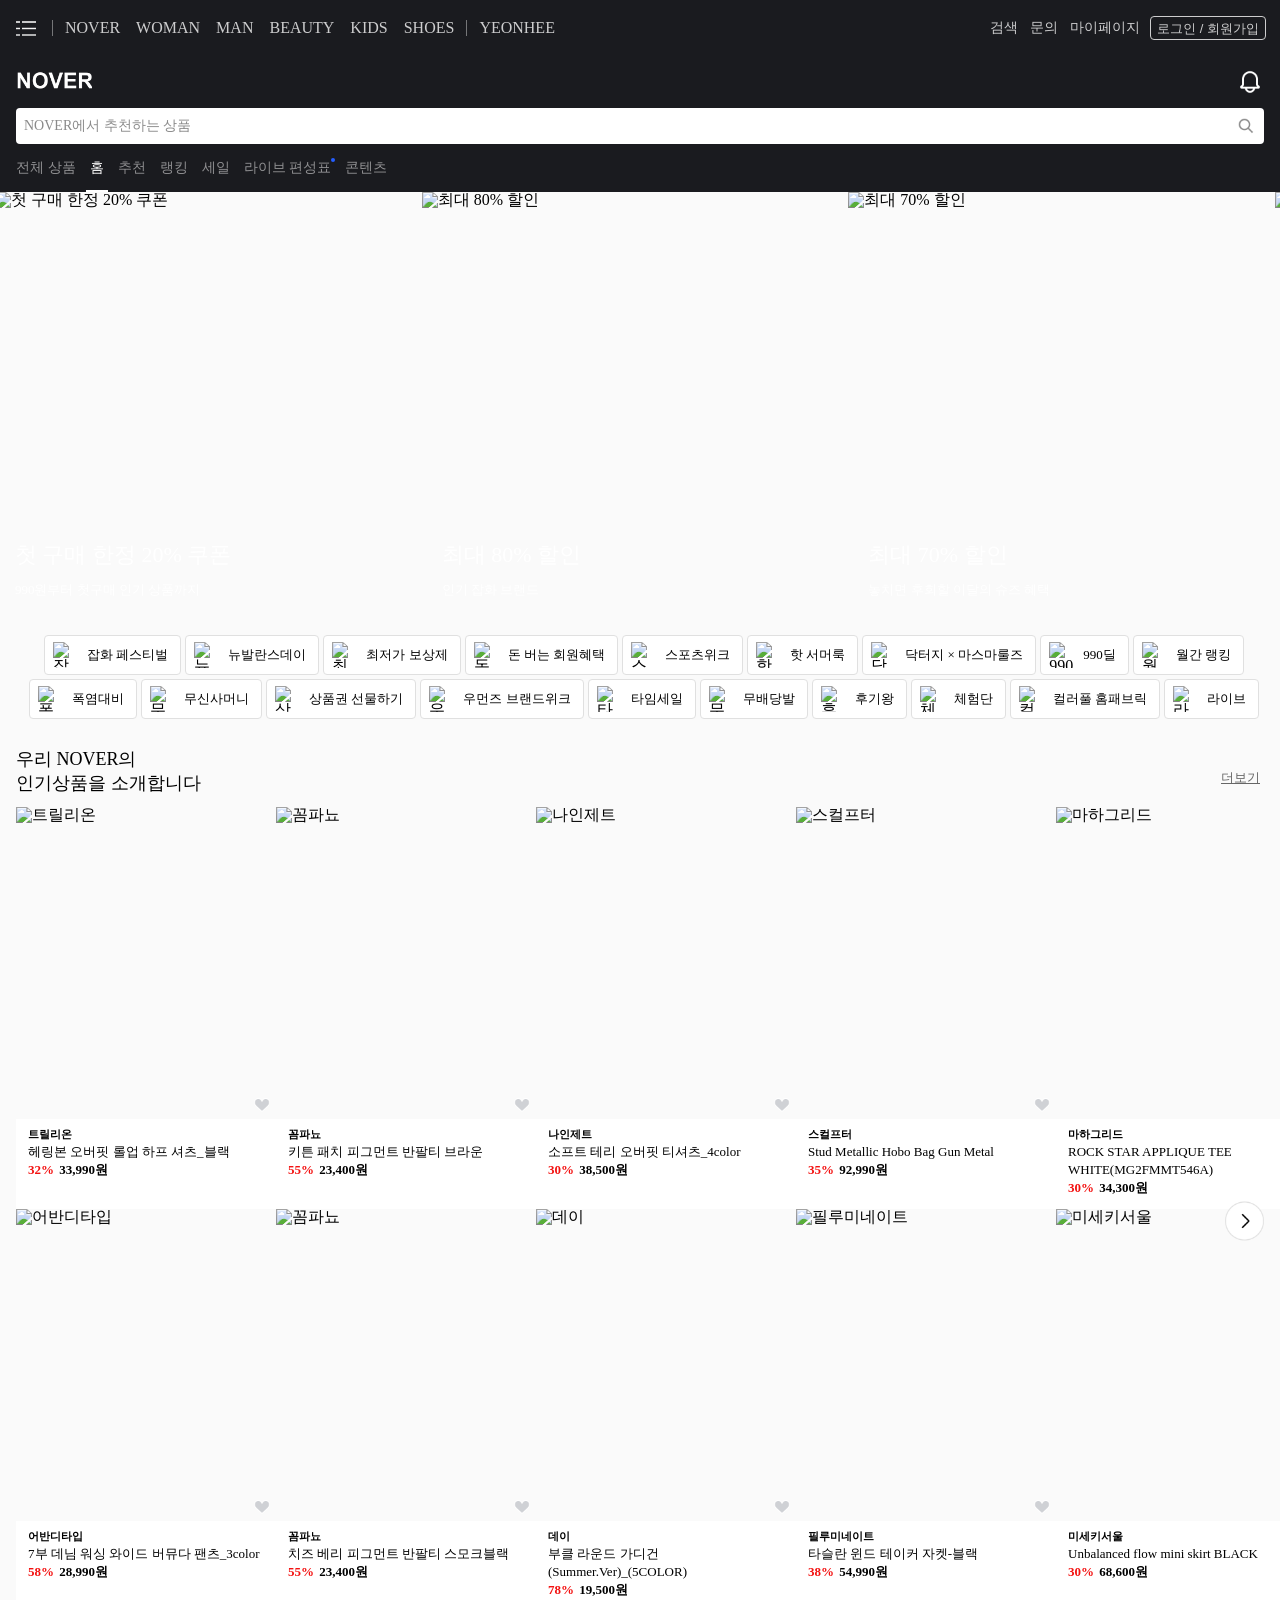
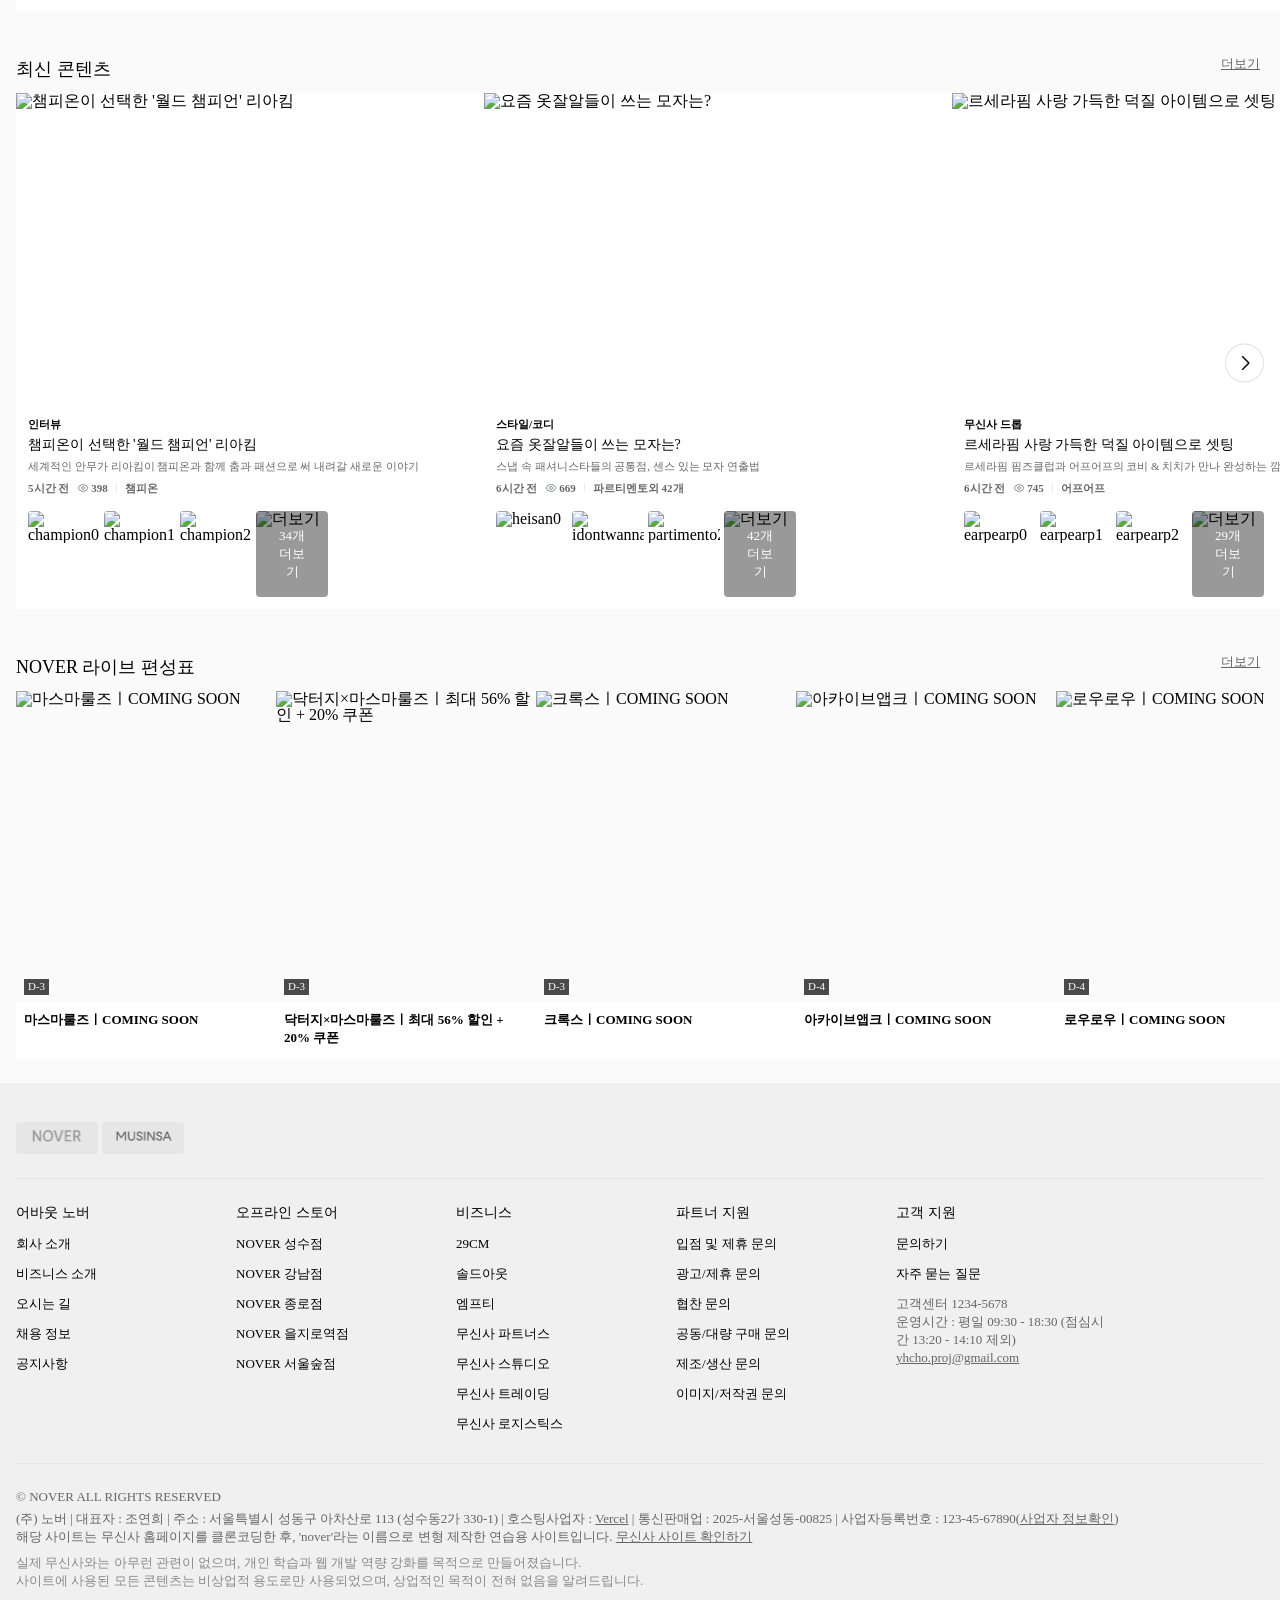
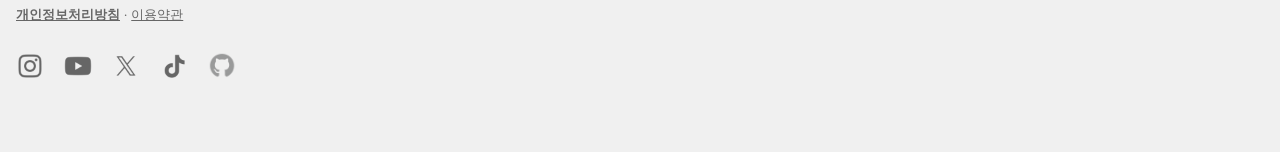
==== index.html @ 0e142835 "[Add] 깃 전체" ====
<!DOCTYPE html>
<html lang="ko">
  <head>
    <meta charset="UTF-8" />
    <meta
      name="viewport"
      content="width=device-width, initial-scale=1.0"
      maximum-scale="1.0,"
      user-scalable="no"
    />
    <title>NOVER</title>
    <script
      src="https://code.jquery.com/jquery-3.7.1.min.js"
      integrity="sha256-/JqT3SQfawRcv/BIHPThkBvs0OEvtFFmqPF/lYI/Cxo="
      crossorigin="anonymous"
    ></script>
    <link rel="stylesheet" href="./css/reset.css" />
    <link rel="stylesheet" href="./css/global.css" />
    <link rel="stylesheet" href="./css/header.css" />
    <link rel="stylesheet" href="./css/footer.css" />
    <link rel="stylesheet" href="./css/index.css" />
    <link rel="icon" type="image/png" href="./image/logo/favicon.png" />
  </head>
  <body>
    <div class="main-container">
      <div class="main-inner-container">
        <!-- *** header *** -->
        <div data-include-path="./pages/header.html"></div>

        <div class="main-inner-bg">
          <!-- ** banner ** -->
          <div class="main-banner-wrap">
            <!-- 베너 영역 -->
            <div class="banner-list" id="bannerList"></div>
            <!-- carousel -->
            <button
              type="button"
              class="carousel-prev"
              id="bannerPrev"
            ></button>
            <button
              type="button"
              class="carousel-next"
              id="bannerNext"
            ></button>
          </div>

          <!-- 카테고리(모양) -->
          <div class="category-wrap">
            <ul class="category-list" id="cateResult">
              <!-- 카테고리 내용 들어 갈 부분 : js에서 확인 가능 -->
            </ul>
          </div>

          <!-- ** products ** -->
          <div class="products-wrap">
            <div class="list-top-tit">
              <p class="list-title">
                우리 NOVER의<br />
                인기상품을 소개합니다
              </p>
              <button type="button" class="list-more-btn">
                <a href="/pages/product-list.html">더보기</a>
              </button>
            </div>
            <div class="carouselarea-wrap" id="pdListWrap">
              <div class="product-scroll" id="pdList">
                <div class="product-list" id="pdResult">
                  <!-- 상품 내용 들어올 영역 -->
                </div>
              </div>
              <!-- carousel -->
              <button type="button" class="carousel-prev" id="pdPrev"></button>
              <button type="button" class="carousel-next" id="pdNext"></button>
            </div>
          </div>

          <!-- ** contents ** -->
          <div class="content-wrap">
            <div class="list-top-tit">
              <p class="list-title">최신 콘텐츠</p>
              <button type="button" class="list-more-btn">
                <a href="pages/content-list.html">더보기</a>
              </button>
            </div>
            <div class="carouselarea-wrap" id="contListWrap">
              <div class="content-scroll" id="contList">
                <div class="content-list" id="contResult">
                  <!-- 콘텐츠 내용 들어올 영역 -->
                </div>
              </div>
              <!-- carousel -->
              <button
                type="button"
                class="carousel-prev"
                id="contentPrev"
              ></button>
              <button
                type="button"
                class="carousel-next"
                id="contentNext"
              ></button>
            </div>
          </div>

          <!-- ** schedule ** -->
          <div class="schedule-wrap">
            <div class="list-top-tit">
              <p class="list-title">NOVER 라이브 편성표</p>
              <button type="button" class="list-more-btn">
                <a href="pages/content-list.html">더보기</a>
              </button>
            </div>
            <div class="carouselarea-wrap" id="scheduleListWrap">
              <div class="schedule-scroll" id="scheduleList">
                <div class="schedule-list" id="scheduleResult">
                  <!-- 편성표 내용 들어올 영역 -->
                </div>
              </div>
              <!-- carousel -->
              <button
                type="button"
                class="carousel-prev"
                id="schedulePrev"
              ></button>
              <button
                type="button"
                class="carousel-next"
                id="scheduleNext"
              ></button>
            </div>
          </div>
        </div>
        <!-- ** footer ** -->
        <div data-include-path="./pages/footer.html"></div>
      </div>

      <button type="button" class="fab-btn" id="scrollTopBtn">
        <img src="./image/top-scroll.png" alt="" />
      </button>
    </div>
    <script src="./js/script.js"></script>
    <script src="./js/index.js"></script>
    <script src="./js/header.js"></script>
    <script src="./js/footer.js"></script>
  </body>
</html>
---- css/global.css ----
/* 모달 전체 배경 */
.modal {
  display: none; /* 기본은 숨김 */
  position: fixed;
  top: 0;
  left: 0;
  width: 100%;
  height: 100%;
  background-color: rgba(0, 0, 0, 0.5); /* 반투명 배경 */
  overflow: auto;
  z-index: 9999;
}
.modal .modal-box-wrap {
  display: flex;
  align-items: center;
  justify-content: center;
  height: 100%;
}
/* 모달 박스 */
.modal .modal-box-wrap .modal-box {
  background-color: #fff;
  margin: 10% auto;
  padding: 24px 16px;
  border-radius: 8px;
  width: 90%;
  max-width: 400px;
  max-height: 80vh;
  overflow: hidden;
  box-shadow: 0 4px 12px rgba(0, 0, 0, 0.3);
  position: relative;
}
.modal .modal-header {
  display: flex;
  justify-content: space-between;
  align-items: center;
  margin-bottom: 30px;
}
.modal .modal-header h2 {
  font-size: 20px;
  line-height: 24px;
  font-weight: 500;
  color: #000;
}
.modal .modal-cont {
  max-height: 570px;
  overflow-y: auto;
}
.modal .modal-cont p {
  font-size: 14px;
  line-height: 20px;
  font-weight: 400;
  color: #333;
}

/* 닫기 버튼 */
.modal .close-btn {
  font-size: 24px;
  font-weight: bold;
  color: #333;
  cursor: pointer;
}
---- css/header.css ----
/* ---------- 상단 헤더 - 메뉴 + 로그인/회원가입 ---------- */
.top-header {
  position: sticky;
  top: 0;
  left: 0;
  z-index: 999;
  min-width: 1000px;
  width: 100%;
  max-width: 1440px;
  min-height: 56px;
  height: 56px;
  background-color: #1a1b1f; /* NOTE #304391*/
  display: flex;
  justify-content: space-between;
  align-items: center;
  padding: 0 10px 0 4px;
}
/* 메뉴 공통 */
.top-menu {
  width: 100%;
}
.menu-flex {
  height: 100%;
  display: flex;
  align-items: center;
}
.out-menu {
  width: 100%;
  height: 100%;
  display: flex;
  align-items: center;
}
.outbar::before,
.outbar::after {
  content: "";
  display: block;
  width: 1px;
  height: 16px;
  margin: 0 4px;
  background-color: #fff6;
}
.out-menu li {
  padding: 0 8px;
}
.out-menu a,
.snap-menu a {
  font-size: 16px;
  line-height: 22px;
  font-weight: 500;
  color: #cdcdce;
}
/* 왼쪽 메뉴 */
.menu-detail-btn {
  min-width: 28px;
  width: 28px;
  height: 28px;
  background: url(../image/menu.png) no-repeat center / 100%;
  margin: 0 8px;
  /* cursor: pointer; */
}
.snap-menu {
  padding: 0 8px;
  font-size: 16px;
  line-height: 22px;
  font-weight: 500;
  color: #cdcdce;
}
/* 오른쪽 메뉴 */
.right-menu .out-menu li {
  padding: 0 6px;
}
.right-menu .out-menu a {
  font-size: 14px;
  line-height: 20px;
  font-weight: 500;
}
/* 로그인/회원가입 버튼 */
.h-login-btn {
  display: flex;
  align-items: center;
  justify-content: center;
  min-width: fit-content;
  height: 24px;
  /* background-color: #1a1b1f; */
  background-color: transparent;
  border: 1px solid #cdcdce; /* NOTE #acbce1 */
  border-radius: 4px;
  padding: 3px 6px;
  margin: 0 4px;
  font-size: 13px;
  line-height: 18px;
  font-weight: 500;
  text-align: center;
  color: #cdcdce;
}

.h-login-btn a {
  font-size: 13px;
  line-height: 18px;
  font-weight: 500;
  text-align: center;
  color: #cdcdce;
}

/* ---------- 중간 헤더 - 로고, 알람버튼 ---------- */
.middle-header {
  min-width: 1000px;
  width: 100%;
  display: flex;
  justify-content: space-between;
  background-color: #1a1b1f;
  padding: 12px 16px;
  z-index: 100;
}
.middle-header .logo {
  height: 27px;
  cursor: pointer;
}
.middle-header .logo img {
  height: 27px;
  object-fit: cover;
}
.alarm {
  width: 28px;
  height: 28px;
  background: url(../image/alarm.png) no-repeat center/100%;
}

/* ---------- 검색바 영역 ---------- */
.search-header {
  min-width: 1000px;
  width: 100%;
  background-color: #1a1b1f;
  padding: 0px 16px;
}

.search-header .searchbar {
  position: relative;
  display: flex;
  align-items: center;
  width: 100%;
  height: 36px;
  background-color: #fff;
  border-radius: 4px;
  overflow: hidden;
  font-size: 14px;
  line-height: 20px;
  font-weight: 400;
  color: #8a8a8a;
  padding: 0 8px;
  cursor: pointer;
}

.search-header .searchbar::after {
  content: "";
  width: 20px;
  height: 20px;
  background: url(../image/search-icon.png) no-repeat center/100%;
  position: absolute;
  top: 50%;
  right: 8px;
  transform: translateY(-50%);
}

/* ---------- 하단 헤더 - 세그먼트 ---------- */
.segment-header {
  position: sticky;
  top: 55px;
  left: 0;
  z-index: 998;
  min-width: 1000px;
  height: 48px;
  background-color: #1a1b1f;
  padding: 6px 12px;
}
.segment-header .segment-wrap {
  display: flex;
  align-items: center;
  gap: 6px;
  height: 100%;
}
.segment-header .segment-wrap .segment-item {
  position: relative;
}
/* 선택된 값 하단 표시 */

.segment-header .segment-wrap .segment-item.active a {
  color: #fff;
}
.segment-header .segment-wrap .segment-item.active::before {
  content: "";
  width: 100%;
  height: 2px;
  position: absolute;
  top: calc(100% + 12px);
  left: 0px;
  background-color: #fff;
}

/* 새로운 내용 업데이트 시 표시되는 뱃지 */
.segment-header .segment-wrap .segment-item.newbadge::after {
  content: "";
  position: absolute;
  top: 0px;
  right: 0px;
  display: block;
  width: 4px;
  height: 4px;
  border-radius: 4px;
  background-color: #245eff; /* NOTE #ff2438 */
}
.segment-header .segment-wrap .segment-item a {
  font-size: 14px;
  line-height: 20px;
  font-weight: 400;
  color: #909092;
  padding: 8px 4px;
}
---- css/footer.css ----
.footer {
  width: 100%;
  background-color: #f0f0f0;
  padding: 15px 0 72px;
}

/* 상단 네비게이션 */
.top-footer {
  border-bottom: 1px solid rgba(138, 138, 138, 0.1);
  margin: 0 16px;
}
.top-footer .fnav-list {
  display: flex;
  gap: 4px;
  padding: 24px 0;
}
.top-footer .fnav-list .fnav-item {
  display: flex;
  align-items: center;
  justify-content: center;
  width: 82px;
  height: 32px;
  background-color: #8a8a8a1a;
  border-radius: 4px;
}
.top-footer .fnav-list .fnav-item img {
  width: 70px;
  height: 32px;
  object-fit: cover;
}

/* 메뉴 리스트 */
.footer-menu {
  display: flex;
  align-items: flex-start;
  padding: 18px 0 24px;
  margin: 0 16px;
  border-bottom: 1px solid rgba(138, 138, 138, 0.1);
}
.fmenu-list {
  width: 220px;
}
.fmenu-list .fmenu-tit {
  width: 100%;
  padding: 6px 0;
  font-size: 14px;
  font-weight: 500;
  line-height: 20px;
}
.fmenu-list li {
  padding: 6px 0;
  font-size: 13px;
  font-weight: 400;
  line-height: 18px;
}
.fmenu-info {
  font-size: 13px;
  line-height: 18px;
  color: #666;
  padding: 6px 0;
  /* white-space: pre-line; */
}
.fmenu-info a {
  text-decoration: underline;
}

/* copyright */
.footer-copyright {
  padding: 0 16px;
  margin-top: 24px;
  color: #666;
  font-size: 13px;
  line-height: 18px;
}
.footer-copyright .copyright {
  color: #666;
  font-size: 13px;
  line-height: 18px;
  padding-bottom: 4px;
}
.footer-copyright .cominfo,
.footer-copyright .f-txt,
.footer-copyright .f-notice {
  color: #666;
  font-size: 13px;
  line-height: 18px;
}
.footer-copyright .cominfo a,
.footer-copyright .f-txt a {
  text-decoration: underline;
}
.footer-copyright .f-txt {
  padding-bottom: 4px;
}
.footer-copyright .f-notice {
  color: #8a8a8a;
  padding: 4px 0;
}
.footer-copyright .f-link-wrap,
.f-certi-wrap .f-certi {
  display: flex;
  align-items: center;
  flex-wrap: wrap;
  gap: 4px;
  padding: 12px 0 8px;
}
.footer-copyright .f-link-wrap a,
.f-certi-wrap .f-certi a {
  font-size: 13px;
  line-height: 18px;
  font-weight: 400;
  color: #666;
  text-decoration: underline;
}
.footer-copyright .f-link-wrap a:first-child {
  font-weight: 600;
}

/* certification */
.f-certi-wrap {
  padding-top: 8px;
}
.f-certi-wrap .f-certi {
  padding: 0 0 12px 0;
}
.f-isms {
  display: flex;
  align-items: center;
  padding: 4px 0;
  cursor: pointer;
}
.f-isms img {
  width: 28px;
  height: 28px;
  margin-right: 8px;
}
.f-isms p {
  font-size: 13px;
  line-height: 18px;
  text-decoration: underline;
}

/* sns */
.footer-sns {
  display: flex;
  gap: 20px;
  margin-top: 20px;
}
.footer-sns a,
.footer-sns img {
  width: 28px;
  height: 28px;
}
---- css/index.css ----
.main-container {
  width: 100%;
}

.main-inner-container {
  width: 100%;
  /* min-width: 743px; */
  min-width: 1000px;
  max-width: 1440px;
  background-color: #1a1b1f;
  margin: 0 auto;
}
.main-inner-bg {
  width: 100%;
  background-color: #fafafa;
}

/* carousel */
.carouselarea-wrap {
  position: relative;
}
.carousel-prev {
  display: none;
  position: absolute;
  top: 50%;
  left: 16px;
  transform: translateY(-50%);
  width: 39px;
  height: 39px;
  background: url(../image/banner-prev.png) no-repeat center/100%;
  cursor: pointer;
}
.carousel-next {
  display: none;
  position: absolute;
  top: 50%;
  right: 16px;
  transform: translateY(-50%);
  width: 39px;
  height: 39px;
  background: url(../image/banner-next.png) no-repeat center/100%;
  cursor: pointer;
}

/* 메인 배너 */
.main-banner-wrap {
  position: relative;
  width: calc(100vw - (100vw - 100%));
  overflow: hidden;
}
.main-banner-wrap:hover .carousel-prev,
.main-banner-wrap:hover .carousel-next {
  display: block;
}
.banner-list {
  display: flex;
  align-items: center;
  width: 100%;
  position: relative;
}
.banner-list .banner-item {
  position: relative;
  min-width: 33.3333%;
  width: 480px;
  max-width: 33.3333%;
  aspect-ratio: 1/1;
  overflow: hidden;
  /* cursor: pointer; */
}
.banner-list .banner-item img {
  width: 480px;
  max-width: 100%;
  object-fit: cover;
}
/* 배너 텍스트 영역 */
.banner-list .banner-item .banner-txt {
  position: absolute;
  bottom: 20px;
  left: 20px;
}
.banner-list .banner-item .banner-txt .banner-tit {
  font-size: 22px;
  line-height: 28px;
  font-weight: 500;
  color: #fff;
}
.banner-list .banner-item .banner-txt .banner-cont {
  font-size: 13px;
  line-height: 18px;
  font-weight: 500;
  color: #fff;
  margin-top: 12px;
  overflow-x: hidden;
}

/* 카테고리 영역 */
.category-wrap {
  padding: 16px 16px 16px 24px;
}
.category-wrap .category-list {
  display: flex;
  justify-content: center;
  align-items: center;
  flex-wrap: wrap;
  gap: 4px;
}
.category-wrap .category-list .category-item {
  display: flex;
  justify-content: center;
  align-items: center;
  min-width: fit-content;
  width: fit-content;
  background-color: #fff;
  padding: 6px 12px 6px 8px;
  border-radius: 4px;
  box-sizing: border-box;
  border: 1px solid #e0e0e0;
}
.category-wrap .category-list .category-item a {
  display: flex;
  justify-content: center;
  align-items: center;
  cursor: pointer;
}
.category-list .category-item .cate-icon {
  width: 26px;
  height: 26px;
  overflow: hidden;
}
.category-list .category-item .cate-icon img {
  width: 26px;
  height: 26px;
  object-fit: cover;
}
.category-list .category-item .cate-name {
  font-size: 13px;
  line-height: 18px;
  font-weight: 500;
  margin-left: 8px;
  margin-top: 1px;
}
.list-top-tit {
  width: 100%;
  display: flex;
  justify-content: space-between;
  align-items: flex-end;
  padding: 12px 16px;
  overflow: hidden;
}
.list-top-tit .list-title {
  font-size: 18px;
  line-height: 24px;
  font-weight: 500;
  color: #000;
}
.list-top-tit .list-more-btn {
  font-size: 13px;
  line-height: 18px;
  font-weight: 400;
  color: #666;
  background-color: transparent;
  padding: 8px 4px;
  margin-left: 40px;
  text-decoration-line: underline;
}

/* 상품 영역 */
.products-wrap {
  width: 100%;
}
.products-wrap .product-scroll {
  position: relative;
  width: 100%;
  overflow-x: scroll;
  -webkit-overflow-scrolling: touch;
  scroll-behavior: auto; /* 부드러운 스크롤 대신 즉각 반응 */

  -ms-overflow-style: none;
  scrollbar-width: none;
  padding: 0 16px 24px 16px;
}
.products-wrap .product-scroll::-webkit-scrollbar {
  display: none;
}
.products-wrap .product-list {
  min-width: 2600px;
  width: 100%;
  display: grid;
  grid-auto-flow: column;
  grid-template-rows: repeat(2, auto);
  padding-right: 16px;
}
.product-list .product-item {
  width: 260px;
  cursor: pointer;
}
/* 오른쪽 영역 체크 */
.product-list .product-item:last-child::after {
  content: "";
  position: absolute;
  top: 0;
  right: -16px;
  width: 16px;
  height: 100%;
  background-color: transparent;
}
.product-list .product-item .pd-image {
  position: relative;
  width: 100%;
  height: 312px;
  overflow: hidden;
}
.product-list .product-item .pd-image .pd-like-btn {
  width: 20px;
  height: 20px;
  background: url(../image/likebtn-off.png) no-repeat center/100%;
  position: absolute;
  right: 4px;
  bottom: 4px;
  z-index: 20;
}
.product-list .product-item .pd-image .pd-like-btn input[type="checkbox"] {
  display: none;
}
.product-list
  .product-item
  .pd-image
  .pd-like-btn:has(input[type="checkbox"]:checked) {
  background-image: url(../image/likebtn-on.png);
}
.product-list .product-item .pd-image img {
  width: 100%;
  object-fit: cover;
}
.product-list .product-item .pd-text-area {
  min-height: 90px;
  padding: 8px 12px;
  background-color: #fff;
}
.product-list .product-item .pd-text-area .pd-brand {
  font-size: 11px;
  line-height: 14px;
  font-weight: 600;
  color: #000;
  /* 한 줄 말줄임 */
  text-overflow: ellipsis;
  white-space: nowrap;
  overflow: hidden;
}
.product-list .product-item .pd-text-area .pd-tit {
  margin-top: 2px;
  font-size: 13px;
  line-height: 18px;
  font-weight: 400;
  color: #000;
  /* 여러 줄 말줄임 */
  text-overflow: ellipsis;
  overflow: hidden;
  display: -webkit-box;
  -webkit-box-orient: vertical;
  -webkit-line-clamp: 2;
}
.product-list .product-item .pd-text-area .pd-price {
  font-size: 13px;
  line-height: 18px;
  font-weight: 600;
  color: #000;
}
.product-list .product-item .pd-text-area .pd-price .discount-per {
  font-size: 13px;
  line-height: 18px;
  font-weight: 600;
  color: #f31110;
  margin-right: 2px;
}

/* 최신 콘텐츠 영역 */
.content-wrap {
  width: 100%;
}
.content-wrap .content-scroll {
  position: relative;
  width: 100%;
  overflow-x: scroll;
  -webkit-overflow-scrolling: touch;
  scroll-behavior: auto; /* 부드러운 스크롤 대신 즉각 반응 */

  -ms-overflow-style: none;
  scrollbar-width: none;
  padding: 0 16px 24px 16px;
}
content-wrap .content-scroll::-webkit-scrollbar {
  display: none;
}
.content-list {
  display: flex;
  align-items: flex-start;
}
.content-list .content-item {
  position: relative;
  width: 468px;
  height: 516px;
  background-color: #fff;
}
/* 오른쪽 영역 체크 */
.content-list .content-item:last-child::after {
  content: "";
  position: absolute;
  top: 0;
  right: -16px;
  width: 16px;
  height: 100%;
  background-color: transparent;
}
.content-list .content-item .cont-item-inner {
  cursor: pointer;
}
.content-list .content-item .con-image {
  aspect-ratio: 3 / 2;
  width: 100%;
  height: 312px;
  overflow: hidden;
}
.content-list .content-item .con-image img {
  width: 100%;
  height: 100%;
  object-fit: cover;
}
.content-list .content-item .con-text-area {
  padding: 12px 12px 8px;
  background-color: #fff;
}
.content-list .content-item .con-text-area .con-cate {
  font-size: 11px;
  line-height: 14px;
  font-weight: 600;
  color: #000;
}
.content-list .content-item .con-text-area .con-tit {
  font-size: 14px;
  line-height: 20px;
  font-weight: 500;
  color: #000;
  padding-top: 4px;
  word-break: keep-all;
}
.content-list .content-item .con-text-area .con-con {
  font-size: 11px;
  line-height: 14px;
  font-weight: 400;
  color: #666;
  padding: 4px 0 8px;
}
.con-image-list {
  display: flex;
  align-items: center;
  gap: 4px;
  background-color: #fff;
  padding: 8px 12px 12px;
}
.con-image-list .con-image-item {
  position: relative;
  width: 72px;
  height: 86px;
  border-radius: 4px;
  position: relative;
  cursor: pointer;
  overflow: hidden;
  display: inline-block;
}
.con-image-list .con-image-item:nth-of-type(4):before {
  content: "";
  position: absolute;
  inset: 0px;
  background-color: rgb(0, 0, 0);
  opacity: 0.4;
  z-index: 10;
}
.con-image-list .con-image-item img {
  width: 100%;
  height: 100%;
  object-fit: cover;
}
.con-image-list .con-image-item span {
  display: inline-block;
  font-size: 13px;
  line-height: 18px;
  font-weight: 400;
  color: #fff;
  text-align: center;
  position: absolute;
  top: 50%;
  left: 50%;
  transform: translate(-50%, -50%);
  z-index: 10;
}
.cont-status-wrap {
  display: flex;
  align-items: center;
  gap: 0;
}
.cont-status-wrap .cont-status {
  display: flex;
  align-items: center;
  gap: 8px;
}
.cont-status-wrap .cont-status .cont-status-time {
  font-size: 11px;
  line-height: 14px;
  font-weight: 600;
  color: #666;
}
.cont-status-wrap .cont-status .cont-status-view {
  display: flex;
  align-items: center;
  gap: 2px;
}
.cont-status-view .view-icon {
  width: 12px;
  height: 12px;
  background: url(../image/view-icon.png) no-repeat center/100%;
  margin-top: 1px;
}
.cont-status-view .view-num {
  font-size: 11px;
  line-height: 14px;
  font-weight: 600;
  color: #666;
}
.con-brand-wrap {
  display: flex;
  align-items: center;
}
.con-brand-wrap::before {
  content: "";
  display: inline-block;
  margin: 0px 8px;
  width: 1px;
  height: 9px;
  background-color: #ebebeb;
}
.con-brand-wrap .brand-txt,
.con-brand-wrap .brand-txt-etc {
  font-size: 11px;
  line-height: 14px;
  font-weight: 600;
  color: #666;
}

/* 라이브 편성표 */
.schedule-wrap {
  width: 100%;
}
.schedule-wrap .schedule-scroll {
  position: relative;
  width: 100%;
  overflow-x: scroll;
  -webkit-overflow-scrolling: touch;
  scroll-behavior: auto; /* 부드러운 스크롤 대신 즉각 반응 */

  -ms-overflow-style: none;
  scrollbar-width: none;
  padding: 0 16px 24px 16px;
}
.schedule-wrap .schedule-scroll::-webkit-scrollbar {
  display: none;
}
.schedule-list {
  width: 100%;
  display: flex;
  position: relative;
}
.schedule-list .schedule-item {
  min-width: 260px;
  width: 260px;
  position: relative;
  cursor: pointer;
}
/* 오른쪽 영역 체크 */
.schedule-list .schedule-item:last-child::after {
  content: "";
  position: absolute;
  top: 0;
  right: -16px;
  width: 16px;
  height: 100%;
  background-color: transparent;
}
.schedule-list .schedule-item .schedule-image {
  position: relative;
  width: 100%;
  height: 312px;
}
.schedule-list .schedule-item .schedule-image img {
  width: 100%;
  height: 100%;
  object-fit: cover;
}
.schedule-list .schedule-item .schedule-image .schdate-box {
  background-color: #4a4a4a;
  width: fit-content;
  height: 16px;
  font-size: 11px;
  line-height: 15px;
  font-weight: 400;
  color: #fff;
  padding: 0 4px;
  position: absolute;
  bottom: 8px;
  left: 8px;
  z-index: 10;
}
.schedule-list .schedule-item .schedule-text-area {
  width: 100%;
  height: 56px;
  background-color: #fff;
}
.schedule-list .schedule-item .schedule-text-area p {
  padding: 8px 8px 12px 8px;
  font-size: 13px;
  line-height: 18px;
  font-weight: 600;
  color: #000;
  /* 여러 줄 말줄임 */
  text-overflow: ellipsis;
  overflow: hidden;
  display: -webkit-box;
  -webkit-box-orient: vertical;
  -webkit-line-clamp: 2;
}

/* 오른쪽 하단 fab 버튼 */
.fab-btn {
  position: fixed;
  right: 16px;
  bottom: 16px;
  width: 40px;
  height: 40px;
  background-color: #fff;
  border: 1px solid #e0e0e0;
  border-radius: 50%;
  display: flex;
  align-items: center;
  justify-content: center;
  overflow: hidden;
}
.fab-btn img {
  width: 28px;
  height: 28px;
  object-fit: cover;
}
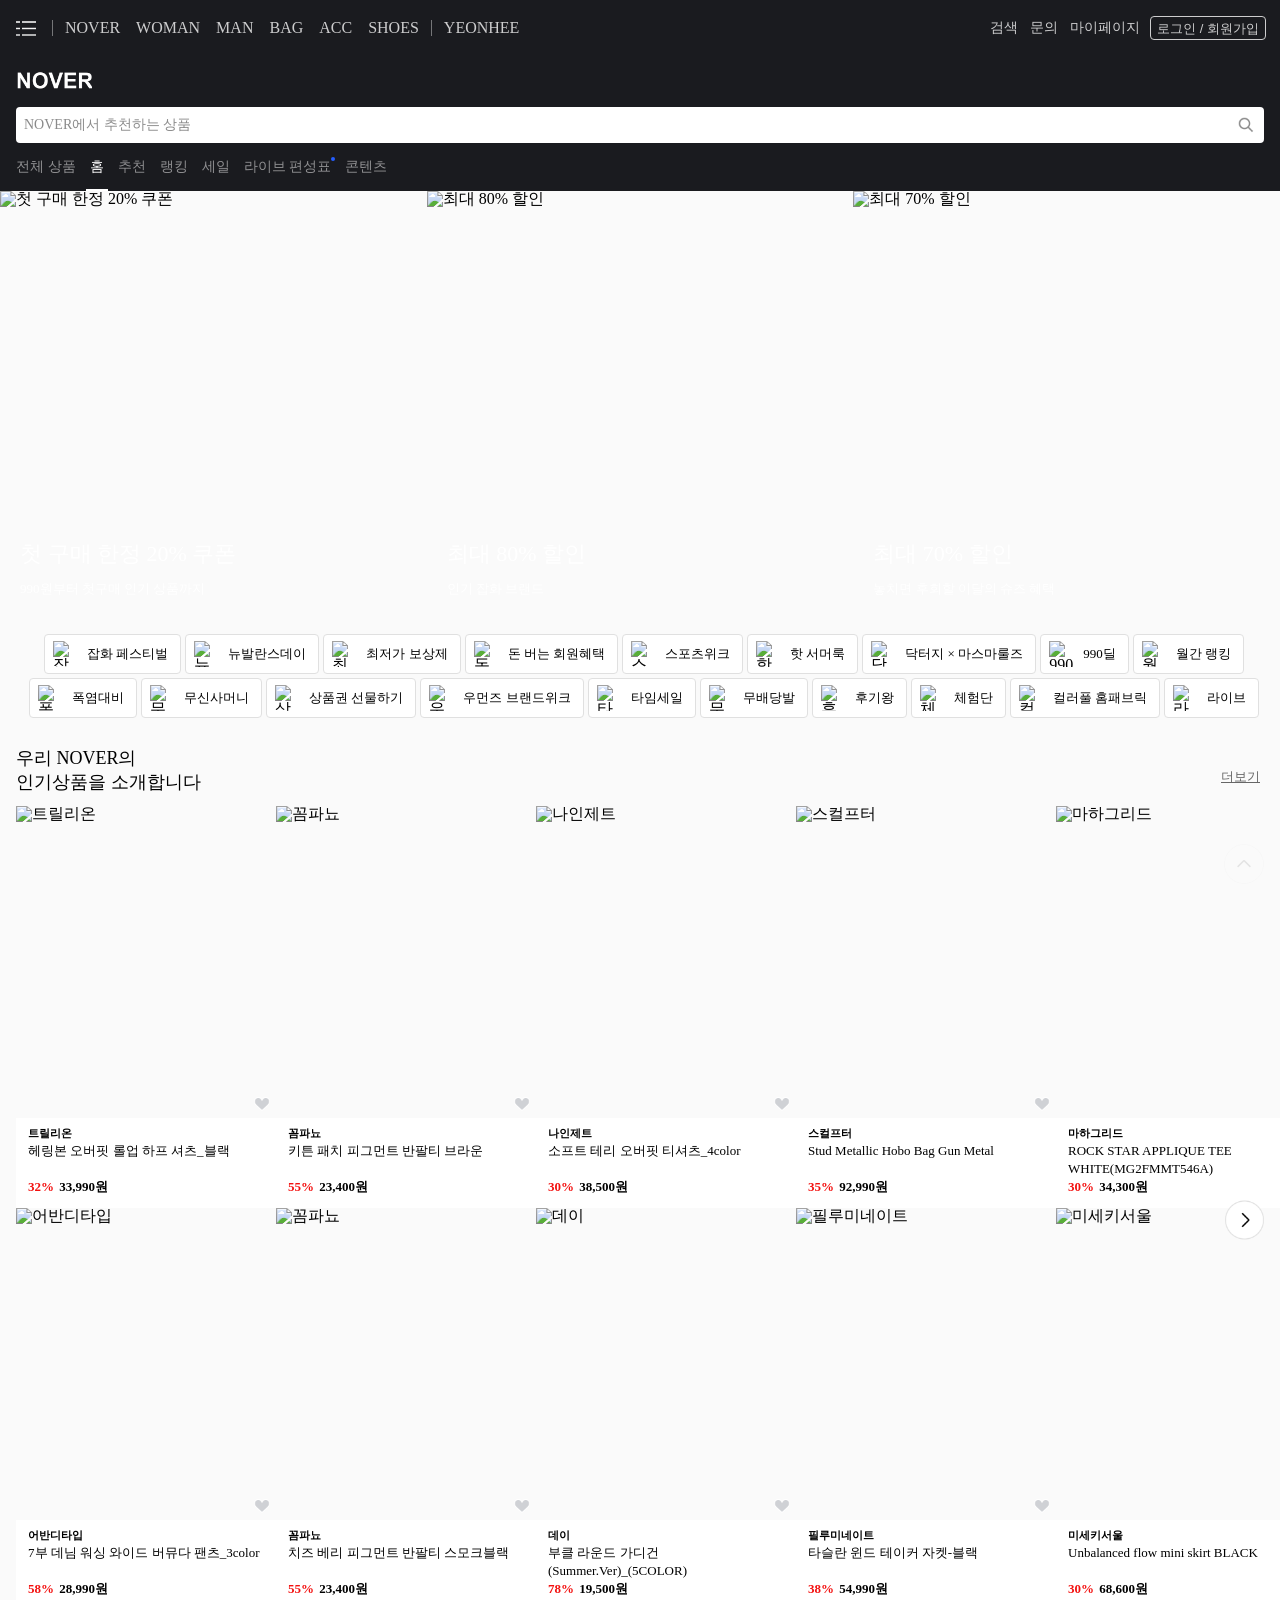
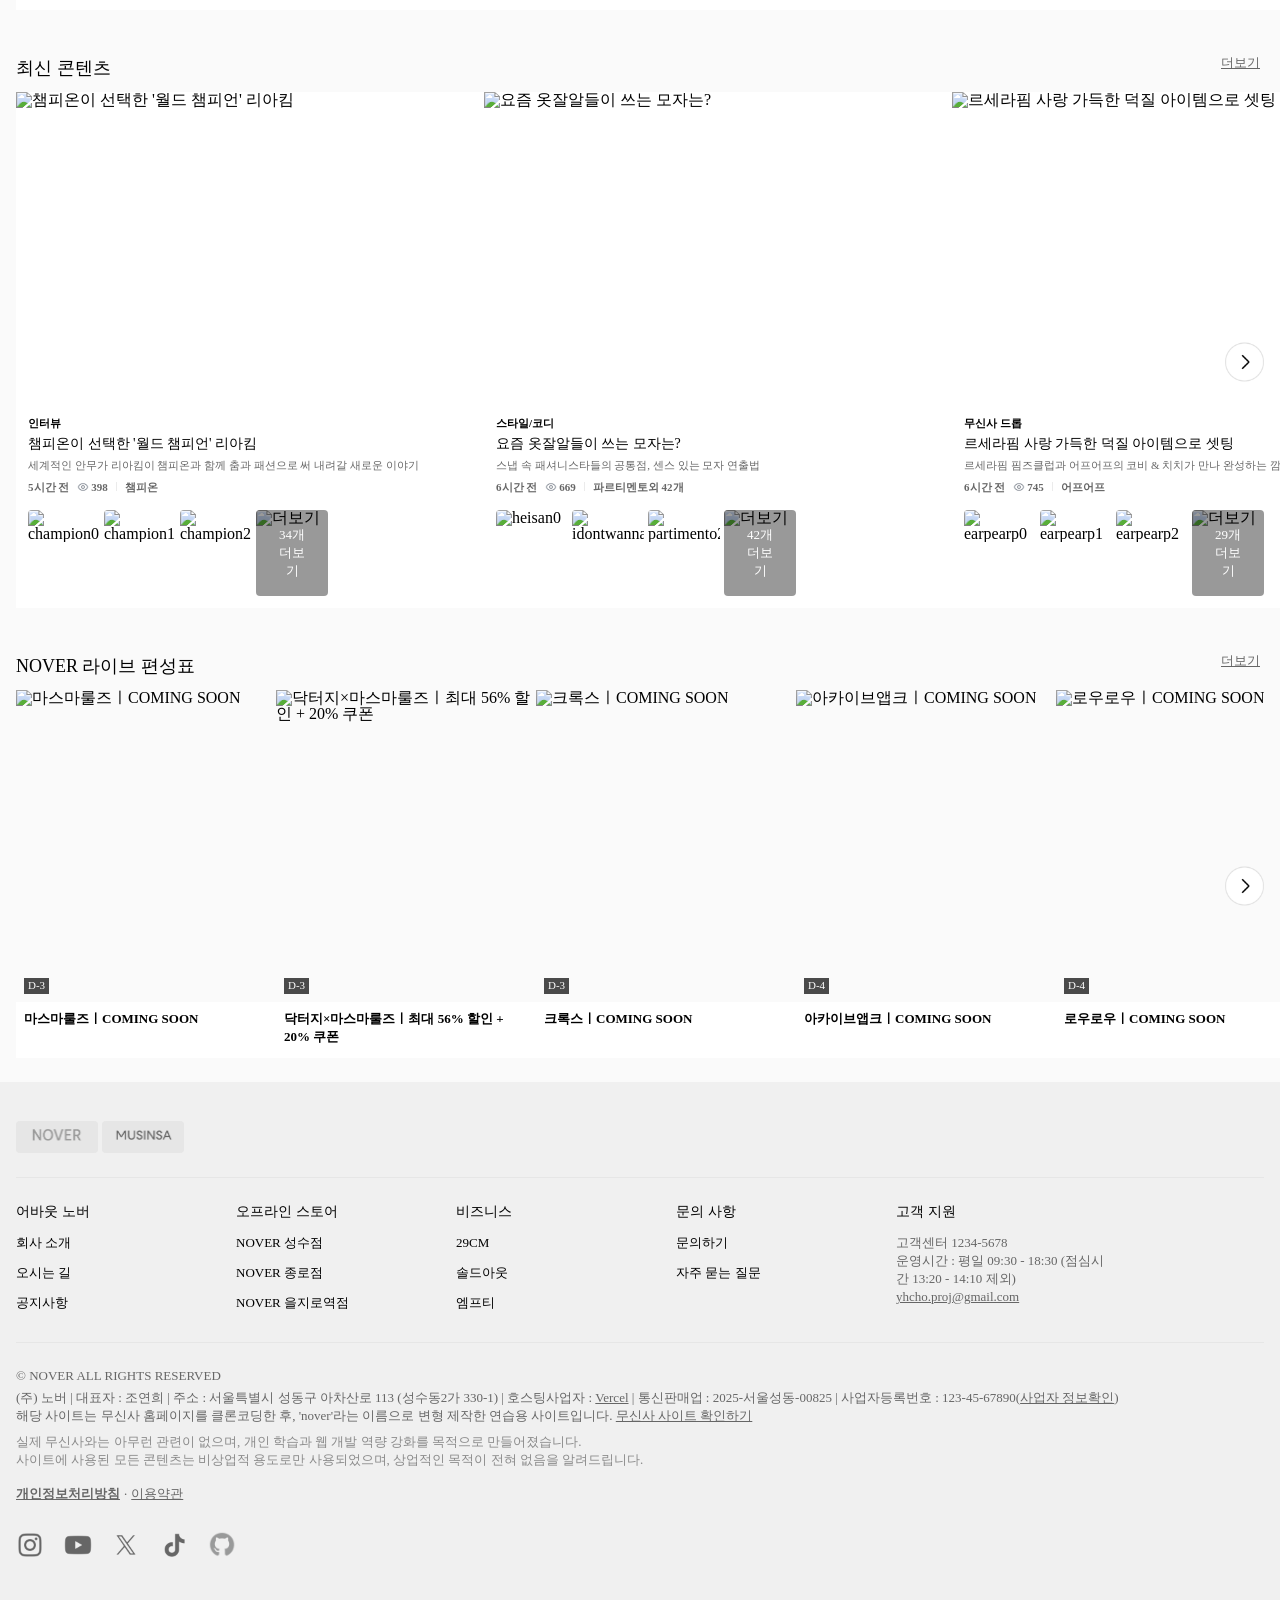
==== commit 651bfc38: "[Add] 추가 작업" ====
--- a/index.html
+++ b/index.html
@@ -7,6 +7,12 @@
       content="width=device-width, initial-scale=1.0"
       maximum-scale="1.0,"
       user-scalable="no"
+    />
+    <meta property="og:image" content="./image/share-img.png" />
+    <meta property="og:title" content="NOVER" />
+    <meta
+      property="og:description"
+      content="무신사 클론을 기반으로 제작한 연습용 사이트 ‘NOVER’입니다."
     />
     <title>NOVER</title>
     <script
@@ -30,7 +36,7 @@
         <div class="main-inner-bg">
           <!-- ** banner ** -->
           <div class="main-banner-wrap">
-            <!-- 베너 영역 -->
+            <!-- 배너 영역 -->
             <div class="banner-list" id="bannerList"></div>
             <!-- carousel -->
             <button
@@ -136,7 +142,7 @@
       </div>
 
       <button type="button" class="fab-btn" id="scrollTopBtn">
-        <img src="./image/top-scroll.png" alt="" />
+        <img src="./image/top-scroll.png" alt="상단으로 이동" />
       </button>
     </div>
     <script src="./js/script.js"></script>
--- a/css/index.css
+++ b/css/index.css
@@ -253,6 +253,7 @@
   line-height: 18px;
   font-weight: 400;
   color: #000;
+  min-height: 36px;
   /* 여러 줄 말줄임 */
   text-overflow: ellipsis;
   overflow: hidden;
@@ -350,6 +351,10 @@
   font-weight: 400;
   color: #666;
   padding: 4px 0 8px;
+  /* 한 줄 말줄임 */
+  text-overflow: ellipsis;
+  white-space: nowrap;
+  overflow: hidden;
 }
 .con-image-list {
   display: flex;
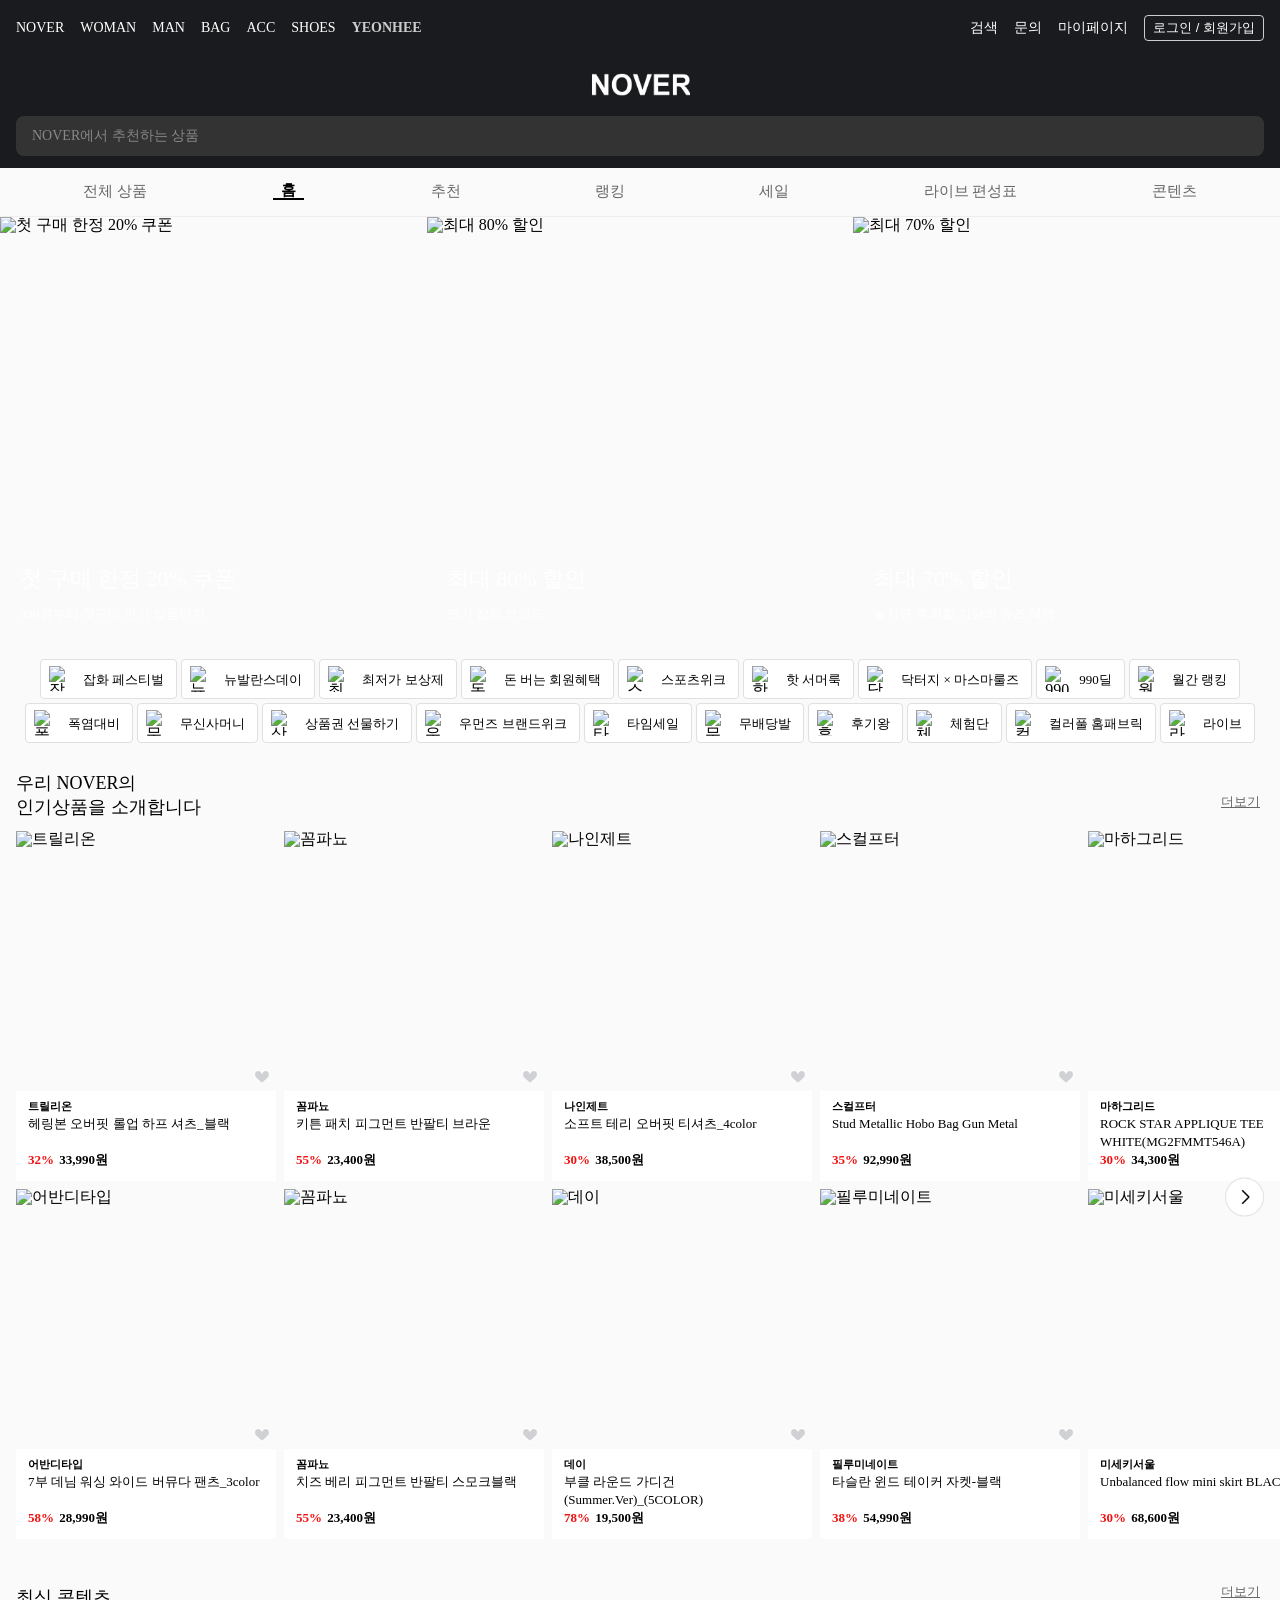
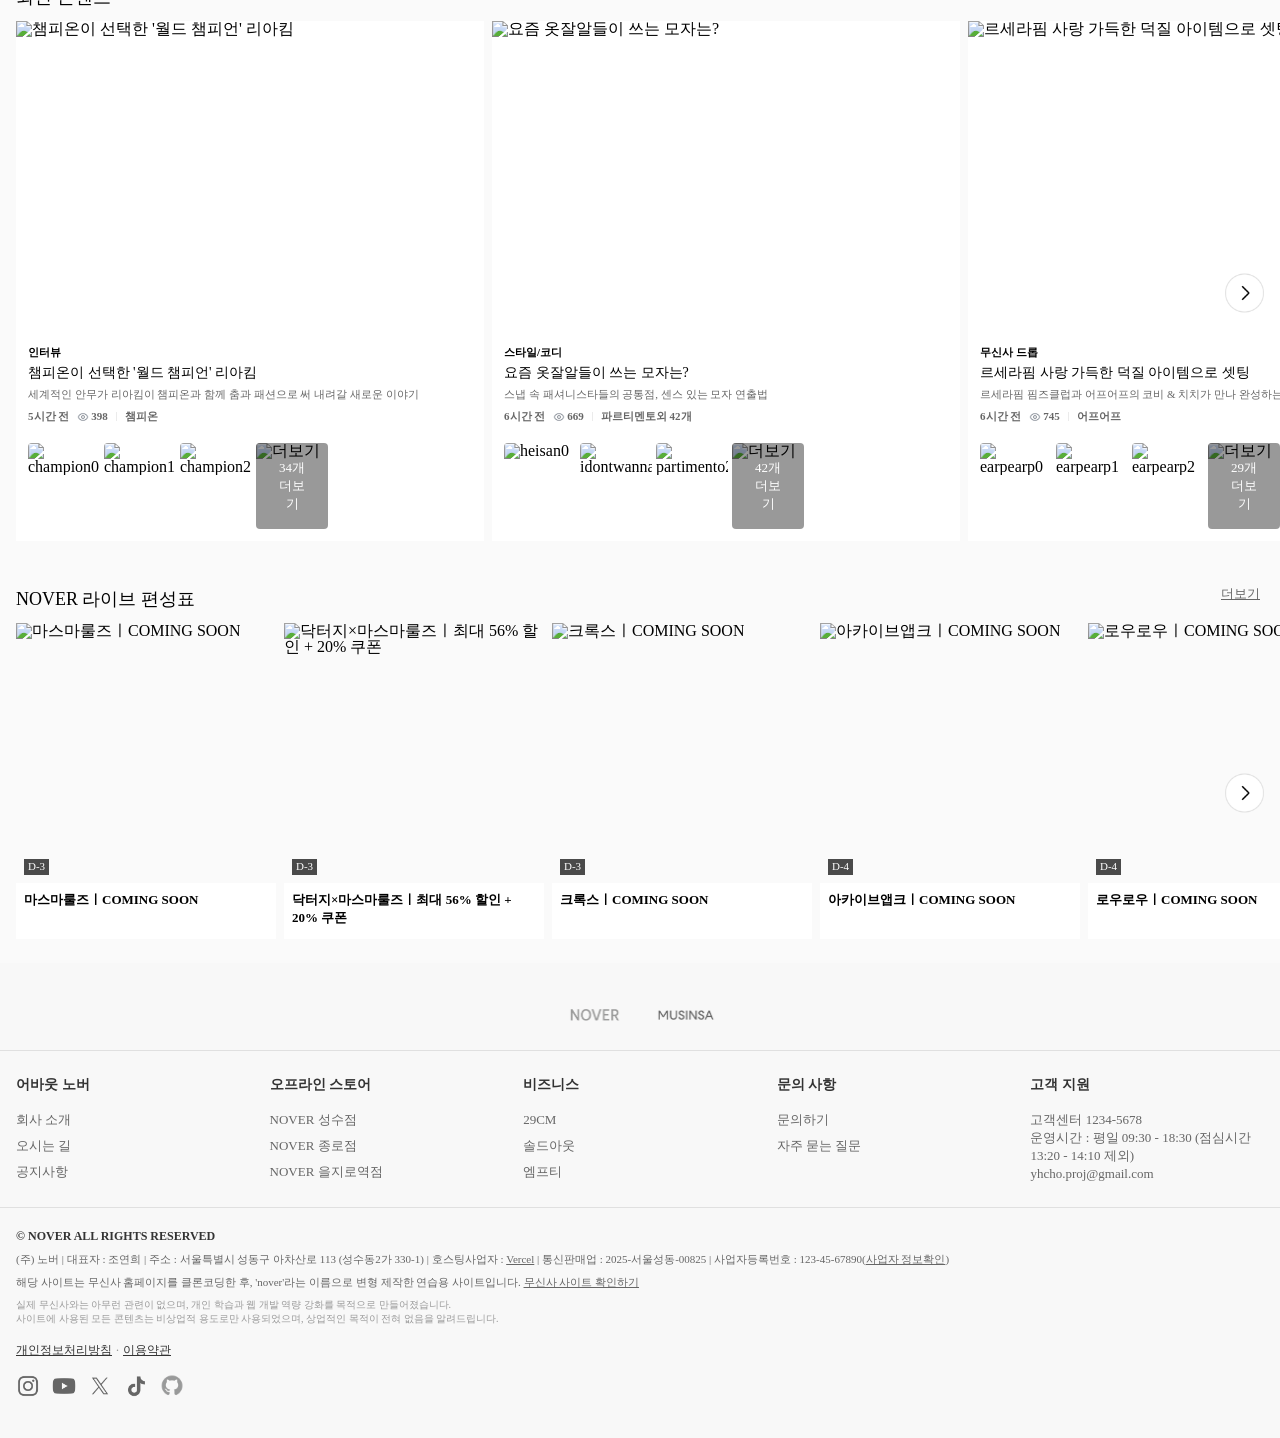
==== commit 1bcecb35: "feature/mobile-responsive" ====
--- a/index.html
+++ b/index.html
@@ -8,7 +8,7 @@
       maximum-scale="1.0,"
       user-scalable="no"
     />
-    <meta property="og:image" content="./image/share-img.png" />
+    <meta property="og:image" content="image/share-img.png" />
     <meta property="og:title" content="NOVER" />
     <meta
       property="og:description"
@@ -20,25 +20,21 @@
       integrity="sha256-/JqT3SQfawRcv/BIHPThkBvs0OEvtFFmqPF/lYI/Cxo="
       crossorigin="anonymous"
     ></script>
-    <link rel="stylesheet" href="./css/reset.css" />
-    <link rel="stylesheet" href="./css/global.css" />
-    <link rel="stylesheet" href="./css/header.css" />
-    <link rel="stylesheet" href="./css/footer.css" />
-    <link rel="stylesheet" href="./css/index.css" />
-    <link rel="icon" type="image/png" href="./image/logo/favicon.png" />
+    <link rel="stylesheet" href="css/reset.css" />
+    <link rel="stylesheet" href="css/global.css" />
+    <link rel="stylesheet" href="css/header.css" />
+    <link rel="stylesheet" href="css/footer.css" />
+    <link rel="stylesheet" href="css/index.css" />
+    <link rel="icon" type="image/png" href="image/logo/favicon.png" />
   </head>
   <body>
     <div class="main-container">
       <div class="main-inner-container">
-        <!-- *** header *** -->
-        <div data-include-path="./pages/header.html"></div>
+        <div data-include-path="pages/header.html"></div>
 
         <div class="main-inner-bg">
-          <!-- ** banner ** -->
           <div class="main-banner-wrap">
-            <!-- 배너 영역 -->
             <div class="banner-list" id="bannerList"></div>
-            <!-- carousel -->
             <button
               type="button"
               class="carousel-prev"
@@ -51,14 +47,10 @@
             ></button>
           </div>
 
-          <!-- 카테고리(모양) -->
           <div class="category-wrap">
-            <ul class="category-list" id="cateResult">
-              <!-- 카테고리 내용 들어 갈 부분 : js에서 확인 가능 -->
-            </ul>
+            <ul class="category-list" id="cateResult"></ul>
           </div>
 
-          <!-- ** products ** -->
           <div class="products-wrap">
             <div class="list-top-tit">
               <p class="list-title">
@@ -66,22 +58,18 @@
                 인기상품을 소개합니다
               </p>
               <button type="button" class="list-more-btn">
-                <a href="/pages/product-list.html">더보기</a>
+                <a href="pages/product-list.html">더보기</a>
               </button>
             </div>
             <div class="carouselarea-wrap" id="pdListWrap">
               <div class="product-scroll" id="pdList">
-                <div class="product-list" id="pdResult">
-                  <!-- 상품 내용 들어올 영역 -->
-                </div>
+                <div class="product-list" id="pdResult"></div>
               </div>
-              <!-- carousel -->
               <button type="button" class="carousel-prev" id="pdPrev"></button>
               <button type="button" class="carousel-next" id="pdNext"></button>
             </div>
           </div>
 
-          <!-- ** contents ** -->
           <div class="content-wrap">
             <div class="list-top-tit">
               <p class="list-title">최신 콘텐츠</p>
@@ -91,11 +79,8 @@
             </div>
             <div class="carouselarea-wrap" id="contListWrap">
               <div class="content-scroll" id="contList">
-                <div class="content-list" id="contResult">
-                  <!-- 콘텐츠 내용 들어올 영역 -->
-                </div>
+                <div class="content-list" id="contResult"></div>
               </div>
-              <!-- carousel -->
               <button
                 type="button"
                 class="carousel-prev"
@@ -109,7 +94,6 @@
             </div>
           </div>
 
-          <!-- ** schedule ** -->
           <div class="schedule-wrap">
             <div class="list-top-tit">
               <p class="list-title">NOVER 라이브 편성표</p>
@@ -119,11 +103,8 @@
             </div>
             <div class="carouselarea-wrap" id="scheduleListWrap">
               <div class="schedule-scroll" id="scheduleList">
-                <div class="schedule-list" id="scheduleResult">
-                  <!-- 편성표 내용 들어올 영역 -->
-                </div>
+                <div class="schedule-list" id="scheduleResult"></div>
               </div>
-              <!-- carousel -->
               <button
                 type="button"
                 class="carousel-prev"
@@ -137,17 +118,16 @@
             </div>
           </div>
         </div>
-        <!-- ** footer ** -->
-        <div data-include-path="./pages/footer.html"></div>
+        <div data-include-path="pages/footer.html"></div>
       </div>
 
       <button type="button" class="fab-btn" id="scrollTopBtn">
-        <img src="./image/top-scroll.png" alt="상단으로 이동" />
+        <img src="image/top-scroll.png" alt="상단으로 이동" />
       </button>
     </div>
-    <script src="./js/script.js"></script>
-    <script src="./js/index.js"></script>
-    <script src="./js/header.js"></script>
-    <script src="./js/footer.js"></script>
+    <script src="js/script.js"></script>
+    <script src="js/index.js"></script>
+    <script src="js/header.js"></script>
+    <script src="js/footer.js"></script>
   </body>
 </html>
--- a/css/global.css
+++ b/css/global.css
@@ -1,12 +1,11 @@
-/* 모달 전체 배경 */
 .modal {
-  display: none; /* 기본은 숨김 */
+  display: none;
   position: fixed;
   top: 0;
   left: 0;
   width: 100%;
   height: 100%;
-  background-color: rgba(0, 0, 0, 0.5); /* 반투명 배경 */
+  background-color: rgba(0, 0, 0, 0.5);
   overflow: auto;
   z-index: 9999;
 }
@@ -15,19 +14,21 @@
   align-items: center;
   justify-content: center;
   height: 100%;
+  padding: 20px;
+  box-sizing: border-box;
 }
-/* 모달 박스 */
 .modal .modal-box-wrap .modal-box {
   background-color: #fff;
   margin: 10% auto;
   padding: 24px 16px;
   border-radius: 8px;
-  width: 90%;
+  width: 100%;
   max-width: 400px;
   max-height: 80vh;
   overflow: hidden;
   box-shadow: 0 4px 12px rgba(0, 0, 0, 0.3);
   position: relative;
+  box-sizing: border-box;
 }
 .modal .modal-header {
   display: flex;
@@ -52,10 +53,72 @@
   color: #333;
 }
 
-/* 닫기 버튼 */
 .modal .close-btn {
   font-size: 24px;
   font-weight: bold;
   color: #333;
   cursor: pointer;
+  flex-shrink: 0;
 }
+
+@media (max-width: 768px) {
+  .modal .modal-box-wrap {
+    padding: 16px;
+  }
+
+  .modal .modal-box-wrap .modal-box {
+    padding: 20px 12px;
+    max-width: 100%;
+    margin: 5% auto;
+  }
+
+  .modal .modal-header {
+    margin-bottom: 20px;
+  }
+
+  .modal .modal-header h2 {
+    font-size: 18px;
+    line-height: 22px;
+  }
+
+  .modal .modal-cont {
+    max-height: 60vh;
+  }
+
+  .modal .modal-cont p {
+    font-size: 13px;
+    line-height: 18px;
+  }
+
+  .modal .close-btn {
+    font-size: 20px;
+  }
+}
+
+@media (max-width: 480px) {
+  .modal .modal-box-wrap {
+    padding: 12px;
+  }
+
+  .modal .modal-box-wrap .modal-box {
+    padding: 16px 8px;
+  }
+
+  .modal .modal-header {
+    margin-bottom: 16px;
+  }
+
+  .modal .modal-header h2 {
+    font-size: 16px;
+    line-height: 20px;
+  }
+
+  .modal .modal-cont p {
+    font-size: 12px;
+    line-height: 16px;
+  }
+
+  .modal .close-btn {
+    font-size: 18px;
+  }
+}
--- a/css/header.css
+++ b/css/header.css
@@ -1,218 +1,224 @@
-/* ---------- 상단 헤더 - 메뉴 + 로그인/회원가입 ---------- */
+.top-header,
+.middle-header,
+.search-header,
+.segment-header {
+  width: 100%;
+  background-color: #1a1b1f;
+  color: #fff;
+  padding: 0 16px;
+  box-sizing: border-box;
+  z-index: 100; /* 모든 헤더 요소에 z-index 적용 */
+}
+
 .top-header {
+  height: 56px;
+  display: flex;
+  justify-content: space-between;
+  align-items: center;
   position: sticky;
   top: 0;
   left: 0;
-  z-index: 999;
-  min-width: 1000px;
-  width: 100%;
-  max-width: 1440px;
-  min-height: 56px;
-  height: 56px;
-  background-color: #1a1b1f; /* NOTE #304391*/
-  display: flex;
-  justify-content: space-between;
-  align-items: center;
-  padding: 0 10px 0 4px;
-}
-/* 메뉴 공통 */
-.top-menu {
-  width: 100%;
-}
-.menu-flex {
-  height: 100%;
-  display: flex;
-  align-items: center;
-}
-.out-menu {
-  width: 100%;
-  height: 100%;
-  display: flex;
-  align-items: center;
-}
-.outbar::before,
-.outbar::after {
-  content: "";
-  display: block;
-  width: 1px;
-  height: 16px;
-  margin: 0 4px;
-  background-color: #fff6;
-}
-.out-menu li {
-  padding: 0 8px;
-}
-.out-menu a,
-.snap-menu a {
-  font-size: 16px;
-  line-height: 22px;
-  font-weight: 500;
-  color: #cdcdce;
-}
-/* 왼쪽 메뉴 */
-.menu-detail-btn {
-  min-width: 28px;
-  width: 28px;
-  height: 28px;
-  background: url(../image/menu.png) no-repeat center / 100%;
-  margin: 0 8px;
-  /* cursor: pointer; */
-}
-.snap-menu {
-  padding: 0 8px;
-  font-size: 16px;
-  line-height: 22px;
-  font-weight: 500;
-  color: #cdcdce;
-}
-/* 오른쪽 메뉴 */
-.right-menu .out-menu li {
-  padding: 0 6px;
-}
-.right-menu .out-menu a {
-  font-size: 14px;
-  line-height: 20px;
-  font-weight: 500;
-}
-/* 로그인/회원가입 버튼 */
-.h-login-btn {
-  display: flex;
-  align-items: center;
+}
+
+.middle-header {
+  display: flex;
   justify-content: center;
-  min-width: fit-content;
-  height: 24px;
-  /* background-color: #1a1b1f; */
-  background-color: transparent;
-  border: 1px solid #cdcdce; /* NOTE #acbce1 */
-  border-radius: 4px;
-  padding: 3px 6px;
-  margin: 0 4px;
-  font-size: 13px;
-  line-height: 18px;
-  font-weight: 500;
-  text-align: center;
-  color: #cdcdce;
-}
-
-.h-login-btn a {
-  font-size: 13px;
-  line-height: 18px;
-  font-weight: 500;
-  text-align: center;
-  color: #cdcdce;
-}
-
-/* ---------- 중간 헤더 - 로고, 알람버튼 ---------- */
-.middle-header {
-  min-width: 1000px;
-  width: 100%;
-  display: flex;
-  justify-content: space-between;
-  background-color: #1a1b1f;
+  align-items: center;
   padding: 12px 16px;
-  z-index: 100;
-}
-.middle-header .logo {
-  height: 27px;
-  cursor: pointer;
-}
-.middle-header .logo img {
-  height: 27px;
-  object-fit: cover;
-}
-.alarm {
-  width: 28px;
-  height: 28px;
-  background: url(../image/alarm.png) no-repeat center/100%;
-}
-
-/* ---------- 검색바 영역 ---------- */
+}
+
 .search-header {
-  min-width: 1000px;
-  width: 100%;
-  background-color: #1a1b1f;
-  padding: 0px 16px;
-}
-
-.search-header .searchbar {
-  position: relative;
-  display: flex;
-  align-items: center;
-  width: 100%;
-  height: 36px;
-  background-color: #fff;
-  border-radius: 4px;
-  overflow: hidden;
-  font-size: 14px;
-  line-height: 20px;
-  font-weight: 400;
-  color: #8a8a8a;
-  padding: 0 8px;
-  cursor: pointer;
-}
-
-.search-header .searchbar::after {
-  content: "";
-  width: 20px;
-  height: 20px;
-  background: url(../image/search-icon.png) no-repeat center/100%;
-  position: absolute;
-  top: 50%;
-  right: 8px;
-  transform: translateY(-50%);
-}
-
-/* ---------- 하단 헤더 - 세그먼트 ---------- */
+  padding-bottom: 12px;
+}
+
 .segment-header {
   position: sticky;
-  top: 55px;
+  top: 56px;
+  z-index: 99;
+  background-color: #fafafa;
+  border-bottom: 1px solid #eee;
+}
+
+.menu-flex {
+  display: flex;
+  align-items: center;
+  gap: 16px;
+}
+
+.out-menu {
+  display: flex;
+  gap: 16px;
+  font-size: 14px;
+  font-weight: 500;
+  list-style: none;
+  padding: 0;
+  margin: 0;
+}
+
+.out-menu a {
+  color: #fff;
+  text-decoration: none;
+}
+
+.snap-menu {
+  font-size: 14px;
+  font-weight: bold;
+  color: #cdcdce;
+}
+
+.h-login-btn {
+  font-size: 13px;
+  color: #fff;
+  background: none;
+  border: 1px solid #cdcdce;
+  border-radius: 4px;
+  padding: 3px 8px;
+  cursor: pointer;
+  white-space: nowrap;
+}
+.h-login-btn a {
+  color: #fff;
+  text-decoration: none;
+}
+
+.logo a {
+  display: block;
+}
+.logo img {
+  width: 100px;
+  height: auto;
+  display: block;
+}
+
+.searchbar {
+  width: 100%;
+  height: 40px;
+  background-color: #333;
+  border-radius: 8px;
+  display: flex;
+  align-items: center;
+  padding: 0 16px;
+  font-size: 14px;
+  color: #888;
+  cursor: pointer;
+}
+
+.segment-wrap {
+  display: flex;
+  justify-content: space-around;
+  align-items: center;
+  width: 100%;
+  max-width: 1280px;
+  margin: 0 auto;
+  height: 48px;
+  list-style: none;
+  padding: 0;
+}
+
+.segment-item a {
+  display: flex;
+  align-items: center;
+  height: 100%;
+  padding: 0 8px;
+  font-size: 15px;
+  color: #666;
+  font-weight: 500;
+  text-decoration: none;
+}
+
+.segment-item.active a {
+  color: #000;
+  font-weight: 700;
+  border-bottom: 2px solid #000;
+}
+
+.menu-detail-btn {
+  display: none;
+  width: 24px;
+  height: 24px;
+  background: url(../image/menu.png) no-repeat center/contain;
+  cursor: pointer;
+  border: none;
+}
+
+.mobile-dropdown {
+  display: none;
+  position: fixed;
+  top: 56px;
   left: 0;
-  z-index: 998;
-  min-width: 1000px;
-  height: 48px;
-  background-color: #1a1b1f;
-  padding: 6px 12px;
-}
-.segment-header .segment-wrap {
-  display: flex;
-  align-items: center;
-  gap: 6px;
-  height: 100%;
-}
-.segment-header .segment-wrap .segment-item {
-  position: relative;
-}
-/* 선택된 값 하단 표시 */
-
-.segment-header .segment-wrap .segment-item.active a {
-  color: #fff;
-}
-.segment-header .segment-wrap .segment-item.active::before {
-  content: "";
-  width: 100%;
-  height: 2px;
-  position: absolute;
-  top: calc(100% + 12px);
-  left: 0px;
+  width: 80%;
+  max-width: 120px;
+  height: calc(100% - 56px);
   background-color: #fff;
-}
-
-/* 새로운 내용 업데이트 시 표시되는 뱃지 */
-.segment-header .segment-wrap .segment-item.newbadge::after {
-  content: "";
-  position: absolute;
-  top: 0px;
-  right: 0px;
-  display: block;
-  width: 4px;
-  height: 4px;
-  border-radius: 4px;
-  background-color: #245eff; /* NOTE #ff2438 */
-}
-.segment-header .segment-wrap .segment-item a {
-  font-size: 14px;
-  line-height: 20px;
-  font-weight: 400;
-  color: #909092;
-  padding: 8px 4px;
-}
+  z-index: 101;
+  padding: 20px;
+  box-sizing: border-box;
+  overflow-y: auto;
+  color: #000;
+  transform: translateX(-100%);
+  transition: transform 0.3s ease-in-out;
+  border-radius: 0 10px 0 0;
+}
+
+.mobile-dropdown.active {
+  display: block;
+  transform: translateX(0);
+}
+
+.mobile-menu-section {
+  margin-bottom: 24px;
+}
+.mobile-menu-section h3 {
+  font-size: 16px;
+  font-weight: bold;
+  margin-bottom: 12px;
+}
+.mobile-menu-list {
+  list-style: none;
+  padding: 0;
+}
+.mobile-menu-list li a {
+  display: block;
+  padding: 8px 0;
+  font-size: 15px;
+  color: #333;
+  text-decoration: none;
+}
+
+@media screen and (max-width: 1024px) {
+  .out-menu.outbar,
+  .snap-menu {
+    display: none;
+  }
+}
+
+@media screen and (max-width: 768px) {
+  .right-menu .out-menu {
+    display: none;
+  }
+
+  .menu-detail-btn {
+    display: block;
+  }
+
+  .top-header {
+    justify-content: space-between;
+  }
+
+  .segment-header {
+    overflow-x: auto;
+    -ms-overflow-style: none;
+    scrollbar-width: none;
+    padding: 0px 0px;
+  }
+  .segment-header::-webkit-scrollbar {
+    display: none;
+  }
+
+  .segment-wrap {
+    justify-content: flex-start;
+  }
+  .segment-item a {
+    white-space: nowrap;
+  }
+}
--- a/css/footer.css
+++ b/css/footer.css
@@ -1,153 +1,407 @@
 .footer {
   width: 100%;
-  background-color: #f0f0f0;
-  padding: 15px 0 72px;
-}
-
-/* 상단 네비게이션 */
+  background-color: #f8f8f8;
+  padding: 20px 0;
+  box-sizing: border-box;
+}
+
 .top-footer {
-  border-bottom: 1px solid rgba(138, 138, 138, 0.1);
-  margin: 0 16px;
-}
-.top-footer .fnav-list {
-  display: flex;
-  gap: 4px;
-  padding: 24px 0;
-}
-.top-footer .fnav-list .fnav-item {
-  display: flex;
+  width: 100%;
+  padding: 16px;
+  border-bottom: 1px solid #e0e0e0;
+  box-sizing: border-box;
+}
+
+.fnav-list {
+  display: flex;
+  justify-content: center;
   align-items: center;
-  justify-content: center;
-  width: 82px;
+  gap: 20px;
+  flex-wrap: wrap;
+}
+
+.fnav-item img {
   height: 32px;
-  background-color: #8a8a8a1a;
-  border-radius: 4px;
-}
-.top-footer .fnav-list .fnav-item img {
-  width: 70px;
-  height: 32px;
-  object-fit: cover;
-}
-
-/* 메뉴 리스트 */
+  object-fit: contain;
+}
+
 .footer-menu {
-  display: flex;
-  align-items: flex-start;
-  padding: 18px 0 24px;
-  margin: 0 16px;
-  border-bottom: 1px solid rgba(138, 138, 138, 0.1);
-}
+  display: grid;
+  grid-template-columns: repeat(auto-fit, minmax(200px, 1fr));
+  gap: 20px;
+  padding: 24px 16px;
+  box-sizing: border-box;
+}
+
 .fmenu-list {
-  width: 220px;
-}
-.fmenu-list .fmenu-tit {
-  width: 100%;
-  padding: 6px 0;
+  display: flex;
+  flex-direction: column;
+  gap: 8px;
+}
+
+.fmenu-tit {
   font-size: 14px;
-  font-weight: 500;
   line-height: 20px;
-}
+  font-weight: 600;
+  color: #333;
+  margin-bottom: 8px;
+}
+
 .fmenu-list li {
-  padding: 6px 0;
-  font-size: 13px;
-  font-weight: 400;
-  line-height: 18px;
-}
-.fmenu-info {
-  font-size: 13px;
-  line-height: 18px;
-  color: #666;
-  padding: 6px 0;
-  /* white-space: pre-line; */
-}
-.fmenu-info a {
-  text-decoration: underline;
-}
-
-/* copyright */
-.footer-copyright {
-  padding: 0 16px;
-  margin-top: 24px;
-  color: #666;
-  font-size: 13px;
-  line-height: 18px;
-}
-.footer-copyright .copyright {
-  color: #666;
-  font-size: 13px;
-  line-height: 18px;
-  padding-bottom: 4px;
-}
-.footer-copyright .cominfo,
-.footer-copyright .f-txt,
-.footer-copyright .f-notice {
-  color: #666;
-  font-size: 13px;
-  line-height: 18px;
-}
-.footer-copyright .cominfo a,
-.footer-copyright .f-txt a {
-  text-decoration: underline;
-}
-.footer-copyright .f-txt {
-  padding-bottom: 4px;
-}
-.footer-copyright .f-notice {
-  color: #8a8a8a;
-  padding: 4px 0;
-}
-.footer-copyright .f-link-wrap,
-.f-certi-wrap .f-certi {
-  display: flex;
-  align-items: center;
-  flex-wrap: wrap;
-  gap: 4px;
-  padding: 12px 0 8px;
-}
-.footer-copyright .f-link-wrap a,
-.f-certi-wrap .f-certi a {
   font-size: 13px;
   line-height: 18px;
   font-weight: 400;
+}
+
+.fmenu-list li a {
+  color: #666;
+  text-decoration: none;
+}
+
+.fmenu-list li a:hover {
+  color: #333;
+}
+
+.fmenu-info {
+  font-size: 12px;
+  line-height: 16px;
+  color: #666;
+}
+
+.fmenu-info a {
   color: #666;
   text-decoration: underline;
 }
-.footer-copyright .f-link-wrap a:first-child {
+
+.footer-copyright {
+  border-top: 1px solid #e0e0e0;
+  padding: 20px 16px;
+  box-sizing: border-box;
+}
+
+.copyright {
+  font-size: 12px;
+  line-height: 16px;
   font-weight: 600;
-}
-
-/* certification */
-.f-certi-wrap {
-  padding-top: 8px;
-}
-.f-certi-wrap .f-certi {
-  padding: 0 0 12px 0;
-}
-.f-isms {
+  color: #333;
+  margin-bottom: 8px;
+}
+
+.cominfo {
+  font-size: 11px;
+  line-height: 15px;
+  color: #666;
+  margin-bottom: 8px;
+}
+
+.cominfo a {
+  color: #666;
+  text-decoration: underline;
+}
+
+.f-txt {
+  font-size: 11px;
+  line-height: 15px;
+  color: #666;
+  margin-bottom: 8px;
+}
+
+.f-txt a {
+  color: #666;
+  text-decoration: underline;
+}
+
+.f-notice {
+  font-size: 10px;
+  line-height: 14px;
+  color: #999;
+  margin-bottom: 16px;
+}
+
+.f-link-wrap {
   display: flex;
   align-items: center;
-  padding: 4px 0;
+  gap: 4px;
+  margin-bottom: 16px;
+}
+
+.f-link-wrap a {
+  font-size: 12px;
+  line-height: 16px;
+  color: #333;
+  text-decoration: underline;
+}
+
+.f-link-wrap span {
+  font-size: 12px;
+  color: #999;
+}
+
+.footer-sns {
+  display: flex;
+  align-items: center;
+  gap: 12px;
+  flex-wrap: wrap;
+}
+
+.footer-sns a {
+  display: block;
+  width: 24px;
+  height: 24px;
+}
+
+.footer-sns img {
+  width: 24px;
+  height: 24px;
+  object-fit: contain;
+}
+@media (min-width: 769px) and (max-width: 1024px) {
+  .footer-menu {
+    grid-template-columns: repeat(3, 1fr);
+    gap: 16px;
+    padding: 20px 16px;
+  }
+
+  .fnav-list {
+    gap: 16px;
+  }
+}
+
+@media (max-width: 768px) {
+  .footer {
+    padding: 16px 0;
+  }
+
+  .top-footer {
+    padding: 12px;
+  }
+
+  .fnav-list {
+    gap: 12px;
+  }
+
+  .fnav-item img {
+    height: 28px;
+  }
+
+  .footer-menu {
+    grid-template-columns: repeat(2, 1fr);
+    gap: 16px;
+    padding: 16px 12px;
+  }
+
+  .fmenu-tit {
+    font-size: 13px;
+    line-height: 18px;
+  }
+
+  .fmenu-list li {
+    font-size: 12px;
+    line-height: 16px;
+  }
+
+  .fmenu-info {
+    font-size: 11px;
+    line-height: 15px;
+  }
+
+  .footer-copyright {
+    padding: 16px 12px;
+  }
+
+  .copyright {
+    font-size: 11px;
+    line-height: 15px;
+  }
+
+  .cominfo {
+    font-size: 10px;
+    line-height: 14px;
+  }
+
+  .f-txt {
+    font-size: 10px;
+    line-height: 14px;
+  }
+
+  .f-notice {
+    font-size: 9px;
+    line-height: 13px;
+  }
+
+  .f-link-wrap a {
+    font-size: 11px;
+    line-height: 15px;
+  }
+
+  .f-link-wrap span {
+    font-size: 11px;
+  }
+
+  .footer-sns {
+    gap: 8px;
+  }
+
+  .footer-sns a {
+    width: 20px;
+    height: 20px;
+  }
+
+  .footer-sns img {
+    width: 20px;
+    height: 20px;
+  }
+}
+
+@media (max-width: 480px) {
+  .footer-menu {
+    grid-template-columns: 1fr;
+    gap: 12px;
+    padding: 12px 8px;
+  }
+
+  .top-footer {
+    padding: 8px;
+  }
+
+  .fnav-list {
+    gap: 8px;
+  }
+
+  .footer-copyright {
+    padding: 12px 8px;
+  }
+
+  .f-link-wrap {
+    flex-wrap: wrap;
+  }
+
+  .footer-sns {
+    justify-content: center;
+  }
+}
+
+.modal {
+  display: none;
+  position: fixed;
+  top: 0;
+  left: 0;
+  width: 100%;
+  height: 100%;
+  background-color: rgba(0, 0, 0, 0.5);
+  overflow: auto;
+  z-index: 9999;
+}
+.modal .modal-box-wrap {
+  display: flex;
+  align-items: center;
+  justify-content: center;
+  height: 100%;
+  padding: 20px;
+  box-sizing: border-box;
+}
+.modal .modal-box-wrap .modal-box {
+  background-color: #fff;
+  margin: 10% auto;
+  padding: 24px 16px;
+  border-radius: 8px;
+  width: 100%;
+  max-width: 400px;
+  max-height: 80vh;
+  overflow: hidden;
+  box-shadow: 0 4px 12px rgba(0, 0, 0, 0.3);
+  position: relative;
+  box-sizing: border-box;
+}
+.modal .modal-header {
+  display: flex;
+  justify-content: space-between;
+  align-items: center;
+  margin-bottom: 30px;
+}
+.modal .modal-header h2 {
+  font-size: 20px;
+  line-height: 24px;
+  font-weight: 500;
+  color: #000;
+}
+.modal .modal-cont {
+  max-height: 570px;
+  overflow-y: auto;
+}
+.modal .modal-cont p {
+  font-size: 14px;
+  line-height: 20px;
+  font-weight: 400;
+  color: #333;
+}
+
+.modal .close-btn {
+  font-size: 24px;
+  font-weight: bold;
+  color: #333;
   cursor: pointer;
-}
-.f-isms img {
-  width: 28px;
-  height: 28px;
-  margin-right: 8px;
-}
-.f-isms p {
-  font-size: 13px;
-  line-height: 18px;
-  text-decoration: underline;
-}
-
-/* sns */
-.footer-sns {
-  display: flex;
-  gap: 20px;
-  margin-top: 20px;
-}
-.footer-sns a,
-.footer-sns img {
-  width: 28px;
-  height: 28px;
-}
+  flex-shrink: 0;
+}
+
+@media (max-width: 768px) {
+  .modal .modal-box-wrap {
+    padding: 16px;
+  }
+
+  .modal .modal-box-wrap .modal-box {
+    padding: 20px 12px;
+    max-width: 100%;
+    margin: 5% auto;
+  }
+
+  .modal .modal-header {
+    margin-bottom: 20px;
+  }
+
+  .modal .modal-header h2 {
+    font-size: 18px;
+    line-height: 22px;
+  }
+
+  .modal .modal-cont {
+    max-height: 60vh;
+  }
+
+  .modal .modal-cont p {
+    font-size: 13px;
+    line-height: 18px;
+  }
+
+  .modal .close-btn {
+    font-size: 20px;
+  }
+}
+
+@media (max-width: 480px) {
+  .modal .modal-box-wrap {
+    padding: 12px;
+  }
+
+  .modal .modal-box-wrap .modal-box {
+    padding: 16px 8px;
+  }
+
+  .modal .modal-header {
+    margin-bottom: 16px;
+  }
+
+  .modal .modal-header h2 {
+    font-size: 16px;
+    line-height: 20px;
+  }
+
+  .modal .modal-cont p {
+    font-size: 12px;
+    line-height: 16px;
+  }
+
+  .modal .close-btn {
+    font-size: 18px;
+  }
+}
--- a/css/index.css
+++ b/css/index.css
@@ -4,8 +4,6 @@
 
 .main-inner-container {
   width: 100%;
-  /* min-width: 743px; */
-  min-width: 1000px;
   max-width: 1440px;
   background-color: #1a1b1f;
   margin: 0 auto;
@@ -15,7 +13,6 @@
   background-color: #fafafa;
 }
 
-/* carousel */
 .carouselarea-wrap {
   position: relative;
 }
@@ -29,6 +26,7 @@
   height: 39px;
   background: url(../image/banner-prev.png) no-repeat center/100%;
   cursor: pointer;
+  z-index: 10;
 }
 .carousel-next {
   display: none;
@@ -40,12 +38,12 @@
   height: 39px;
   background: url(../image/banner-next.png) no-repeat center/100%;
   cursor: pointer;
-}
-
-/* 메인 배너 */
+  z-index: 10;
+}
+
 .main-banner-wrap {
   position: relative;
-  width: calc(100vw - (100vw - 100%));
+  width: 100%;
   overflow: hidden;
 }
 .main-banner-wrap:hover .carousel-prev,
@@ -60,19 +58,17 @@
 }
 .banner-list .banner-item {
   position: relative;
-  min-width: 33.3333%;
-  width: 480px;
-  max-width: 33.3333%;
+  min-width: 100%;
+  width: 100%;
   aspect-ratio: 1/1;
   overflow: hidden;
-  /* cursor: pointer; */
 }
 .banner-list .banner-item img {
-  width: 480px;
-  max-width: 100%;
+  width: 100%;
+  height: 100%;
   object-fit: cover;
 }
-/* 배너 텍스트 영역 */
+
 .banner-list .banner-item .banner-txt {
   position: absolute;
   bottom: 20px;
@@ -93,9 +89,9 @@
   overflow-x: hidden;
 }
 
-/* 카테고리 영역 */
 .category-wrap {
-  padding: 16px 16px 16px 24px;
+  padding: 16px;
+  box-sizing: border-box;
 }
 .category-wrap .category-list {
   display: flex;
@@ -126,6 +122,7 @@
   width: 26px;
   height: 26px;
   overflow: hidden;
+  flex-shrink: 0;
 }
 .category-list .category-item .cate-icon img {
   width: 26px;
@@ -146,6 +143,7 @@
   align-items: flex-end;
   padding: 12px 16px;
   overflow: hidden;
+  box-sizing: border-box;
 }
 .list-top-tit .list-title {
   font-size: 18px;
@@ -162,9 +160,9 @@
   padding: 8px 4px;
   margin-left: 40px;
   text-decoration-line: underline;
-}
-
-/* 상품 영역 */
+  flex-shrink: 0;
+}
+
 .products-wrap {
   width: 100%;
 }
@@ -173,41 +171,31 @@
   width: 100%;
   overflow-x: scroll;
   -webkit-overflow-scrolling: touch;
-  scroll-behavior: auto; /* 부드러운 스크롤 대신 즉각 반응 */
-
+  scroll-behavior: auto;
   -ms-overflow-style: none;
   scrollbar-width: none;
   padding: 0 16px 24px 16px;
+  box-sizing: border-box;
 }
 .products-wrap .product-scroll::-webkit-scrollbar {
   display: none;
 }
 .products-wrap .product-list {
-  min-width: 2600px;
-  width: 100%;
-  display: grid;
-  grid-auto-flow: column;
-  grid-template-rows: repeat(2, auto);
+  display: flex;
+  gap: 8px;
   padding-right: 16px;
 }
 .product-list .product-item {
-  width: 260px;
+  min-width: calc(50% - 4px);
+  width: calc(50% - 4px);
   cursor: pointer;
-}
-/* 오른쪽 영역 체크 */
-.product-list .product-item:last-child::after {
-  content: "";
-  position: absolute;
-  top: 0;
-  right: -16px;
-  width: 16px;
-  height: 100%;
-  background-color: transparent;
-}
+  flex-shrink: 0;
+}
+
 .product-list .product-item .pd-image {
   position: relative;
   width: 100%;
-  height: 312px;
+  aspect-ratio: 1/1;
   overflow: hidden;
 }
 .product-list .product-item .pd-image .pd-like-btn {
@@ -230,6 +218,7 @@
 }
 .product-list .product-item .pd-image img {
   width: 100%;
+  height: 100%;
   object-fit: cover;
 }
 .product-list .product-item .pd-text-area {
@@ -242,7 +231,6 @@
   line-height: 14px;
   font-weight: 600;
   color: #000;
-  /* 한 줄 말줄임 */
   text-overflow: ellipsis;
   white-space: nowrap;
   overflow: hidden;
@@ -254,7 +242,6 @@
   font-weight: 400;
   color: #000;
   min-height: 36px;
-  /* 여러 줄 말줄임 */
   text-overflow: ellipsis;
   overflow: hidden;
   display: -webkit-box;
@@ -275,7 +262,6 @@
   margin-right: 2px;
 }
 
-/* 최신 콘텐츠 영역 */
 .content-wrap {
   width: 100%;
 }
@@ -284,42 +270,34 @@
   width: 100%;
   overflow-x: scroll;
   -webkit-overflow-scrolling: touch;
-  scroll-behavior: auto; /* 부드러운 스크롤 대신 즉각 반응 */
-
+  scroll-behavior: auto;
   -ms-overflow-style: none;
   scrollbar-width: none;
   padding: 0 16px 24px 16px;
-}
-content-wrap .content-scroll::-webkit-scrollbar {
+  box-sizing: border-box;
+}
+.content-wrap .content-scroll::-webkit-scrollbar {
   display: none;
 }
 .content-list {
   display: flex;
   align-items: flex-start;
+  gap: 8px;
 }
 .content-list .content-item {
   position: relative;
-  width: 468px;
-  height: 516px;
+  min-width: calc(100% - 8px);
+  width: calc(100% - 8px);
   background-color: #fff;
-}
-/* 오른쪽 영역 체크 */
-.content-list .content-item:last-child::after {
-  content: "";
-  position: absolute;
-  top: 0;
-  right: -16px;
-  width: 16px;
-  height: 100%;
-  background-color: transparent;
-}
+  flex-shrink: 0;
+}
+
 .content-list .content-item .cont-item-inner {
   cursor: pointer;
 }
 .content-list .content-item .con-image {
   aspect-ratio: 3 / 2;
   width: 100%;
-  height: 312px;
   overflow: hidden;
 }
 .content-list .content-item .con-image img {
@@ -328,7 +306,7 @@
   object-fit: cover;
 }
 .content-list .content-item .con-text-area {
-  padding: 12px 12px 8px;
+  padding: 12px;
   background-color: #fff;
 }
 .content-list .content-item .con-text-area .con-cate {
@@ -351,7 +329,6 @@
   font-weight: 400;
   color: #666;
   padding: 4px 0 8px;
-  /* 한 줄 말줄임 */
   text-overflow: ellipsis;
   white-space: nowrap;
   overflow: hidden;
@@ -362,16 +339,18 @@
   gap: 4px;
   background-color: #fff;
   padding: 8px 12px 12px;
+  overflow-x: auto;
+  -webkit-overflow-scrolling: touch;
 }
 .con-image-list .con-image-item {
   position: relative;
+  min-width: 72px;
   width: 72px;
   height: 86px;
   border-radius: 4px;
-  position: relative;
   cursor: pointer;
   overflow: hidden;
-  display: inline-block;
+  flex-shrink: 0;
 }
 .con-image-list .con-image-item:nth-of-type(4):before {
   content: "";
@@ -452,7 +431,6 @@
   color: #666;
 }
 
-/* 라이브 편성표 */
 .schedule-wrap {
   width: 100%;
 }
@@ -461,11 +439,11 @@
   width: 100%;
   overflow-x: scroll;
   -webkit-overflow-scrolling: touch;
-  scroll-behavior: auto; /* 부드러운 스크롤 대신 즉각 반응 */
-
+  scroll-behavior: auto;
   -ms-overflow-style: none;
   scrollbar-width: none;
   padding: 0 16px 24px 16px;
+  box-sizing: border-box;
 }
 .schedule-wrap .schedule-scroll::-webkit-scrollbar {
   display: none;
@@ -474,27 +452,20 @@
   width: 100%;
   display: flex;
   position: relative;
+  gap: 8px;
 }
 .schedule-list .schedule-item {
-  min-width: 260px;
-  width: 260px;
+  min-width: calc(50% - 4px);
+  width: calc(50% - 4px);
   position: relative;
   cursor: pointer;
-}
-/* 오른쪽 영역 체크 */
-.schedule-list .schedule-item:last-child::after {
-  content: "";
-  position: absolute;
-  top: 0;
-  right: -16px;
-  width: 16px;
-  height: 100%;
-  background-color: transparent;
-}
+  flex-shrink: 0;
+}
+
 .schedule-list .schedule-item .schedule-image {
   position: relative;
   width: 100%;
-  height: 312px;
+  aspect-ratio: 1/1;
 }
 .schedule-list .schedule-item .schedule-image img {
   width: 100%;
@@ -521,12 +492,11 @@
   background-color: #fff;
 }
 .schedule-list .schedule-item .schedule-text-area p {
-  padding: 8px 8px 12px 8px;
+  padding: 8px;
   font-size: 13px;
   line-height: 18px;
   font-weight: 600;
   color: #000;
-  /* 여러 줄 말줄임 */
   text-overflow: ellipsis;
   overflow: hidden;
   display: -webkit-box;
@@ -534,7 +504,6 @@
   -webkit-line-clamp: 2;
 }
 
-/* 오른쪽 하단 fab 버튼 */
 .fab-btn {
   position: fixed;
   right: 16px;
@@ -548,9 +517,151 @@
   align-items: center;
   justify-content: center;
   overflow: hidden;
+  z-index: 1000;
 }
 .fab-btn img {
   width: 28px;
   height: 28px;
   object-fit: cover;
 }
+
+@media (min-width: 769px) and (max-width: 1024px) {
+  .banner-list .banner-item {
+    min-width: 50%;
+    width: 50%;
+  }
+
+  .product-list .product-item {
+    min-width: calc(33.333% - 6px);
+    width: calc(33.333% - 6px);
+  }
+
+  .content-list .content-item {
+    min-width: calc(70% - 8px);
+    width: calc(70% - 8px);
+  }
+
+  .schedule-list .schedule-item {
+    min-width: calc(33.333% - 6px);
+    width: calc(33.333% - 6px);
+  }
+}
+
+@media (min-width: 1025px) {
+  .banner-list .banner-item {
+    min-width: 33.3333%;
+    width: 33.3333%;
+  }
+
+  .products-wrap .product-list {
+    min-width: 2600px;
+    grid-auto-flow: column;
+    grid-template-rows: repeat(2, auto);
+    display: grid;
+  }
+
+  .product-list .product-item {
+    width: 260px;
+    min-width: 260px;
+  }
+
+  .content-list .content-item {
+    width: 468px;
+    min-width: 468px;
+  }
+
+  .schedule-list .schedule-item {
+    min-width: 260px;
+    width: 260px;
+  }
+}
+
+@media (max-width: 768px) {
+  .carousel-prev,
+  .carousel-next {
+    width: 32px;
+    height: 32px;
+  }
+
+  .carousel-prev {
+    left: 8px;
+  }
+
+  .carousel-next {
+    right: 8px;
+  }
+
+  .banner-list .banner-item .banner-txt {
+    bottom: 12px;
+    left: 12px;
+  }
+
+  .banner-list .banner-item .banner-txt .banner-tit {
+    font-size: 18px;
+    line-height: 24px;
+  }
+
+  .banner-list .banner-item .banner-txt .banner-cont {
+    font-size: 12px;
+    line-height: 16px;
+    margin-top: 8px;
+  }
+
+  .category-wrap {
+    padding: 12px;
+  }
+
+  .list-top-tit {
+    padding: 8px 12px;
+  }
+
+  .list-top-tit .list-title {
+    font-size: 16px;
+    line-height: 22px;
+  }
+
+  .list-top-tit .list-more-btn {
+    font-size: 12px;
+    line-height: 16px;
+    margin-left: 20px;
+  }
+
+  .products-wrap .product-scroll,
+  .content-wrap .content-scroll,
+  .schedule-wrap .schedule-scroll {
+    padding: 0 12px 16px 12px;
+  }
+
+  .fab-btn {
+    right: 12px;
+    bottom: 12px;
+    width: 36px;
+    height: 36px;
+  }
+
+  .fab-btn img {
+    width: 24px;
+    height: 24px;
+  }
+}
+
+@media (max-width: 480px) {
+  .category-wrap {
+    padding: 8px;
+  }
+
+  .category-wrap .category-list .category-item {
+    padding: 4px 8px 4px 6px;
+  }
+
+  .category-list .category-item .cate-name {
+    font-size: 12px;
+    line-height: 16px;
+  }
+
+  .products-wrap .product-scroll,
+  .content-wrap .content-scroll,
+  .schedule-wrap .schedule-scroll {
+    padding: 0 8px 12px 8px;
+  }
+}
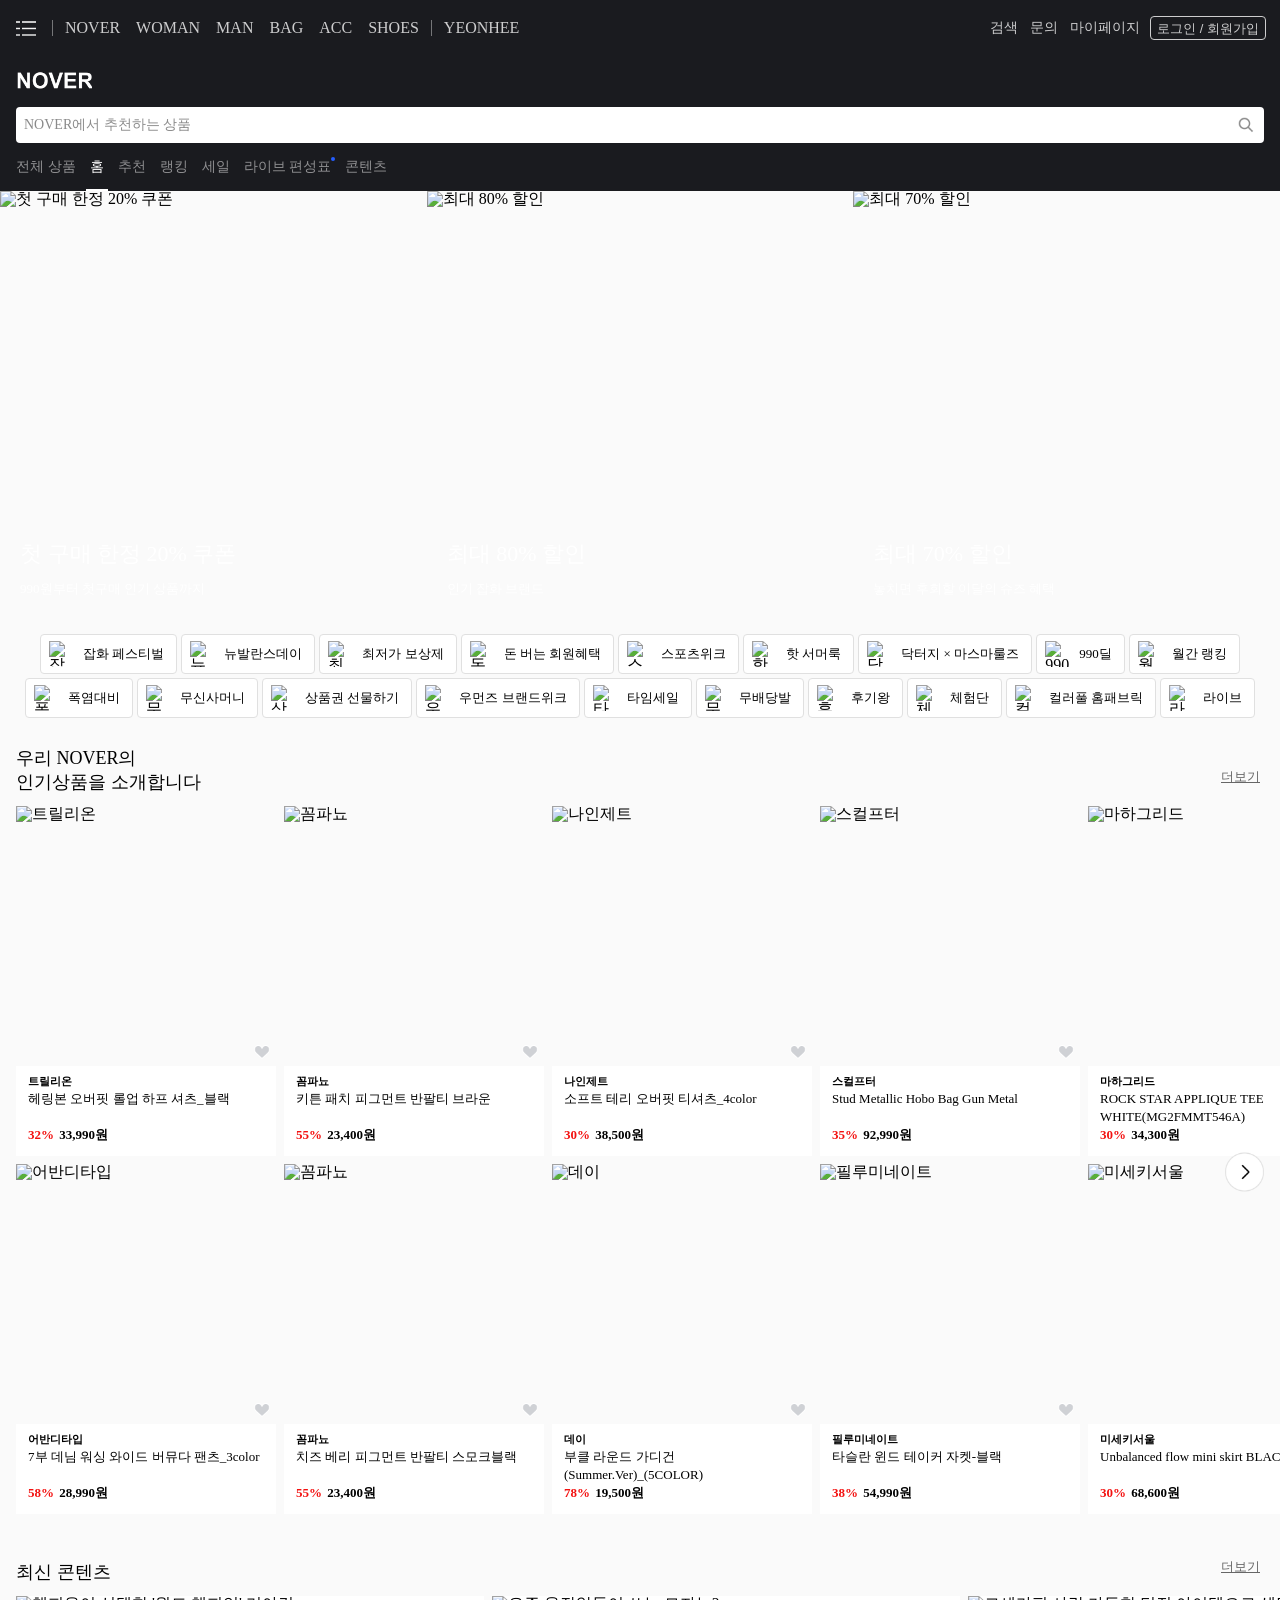
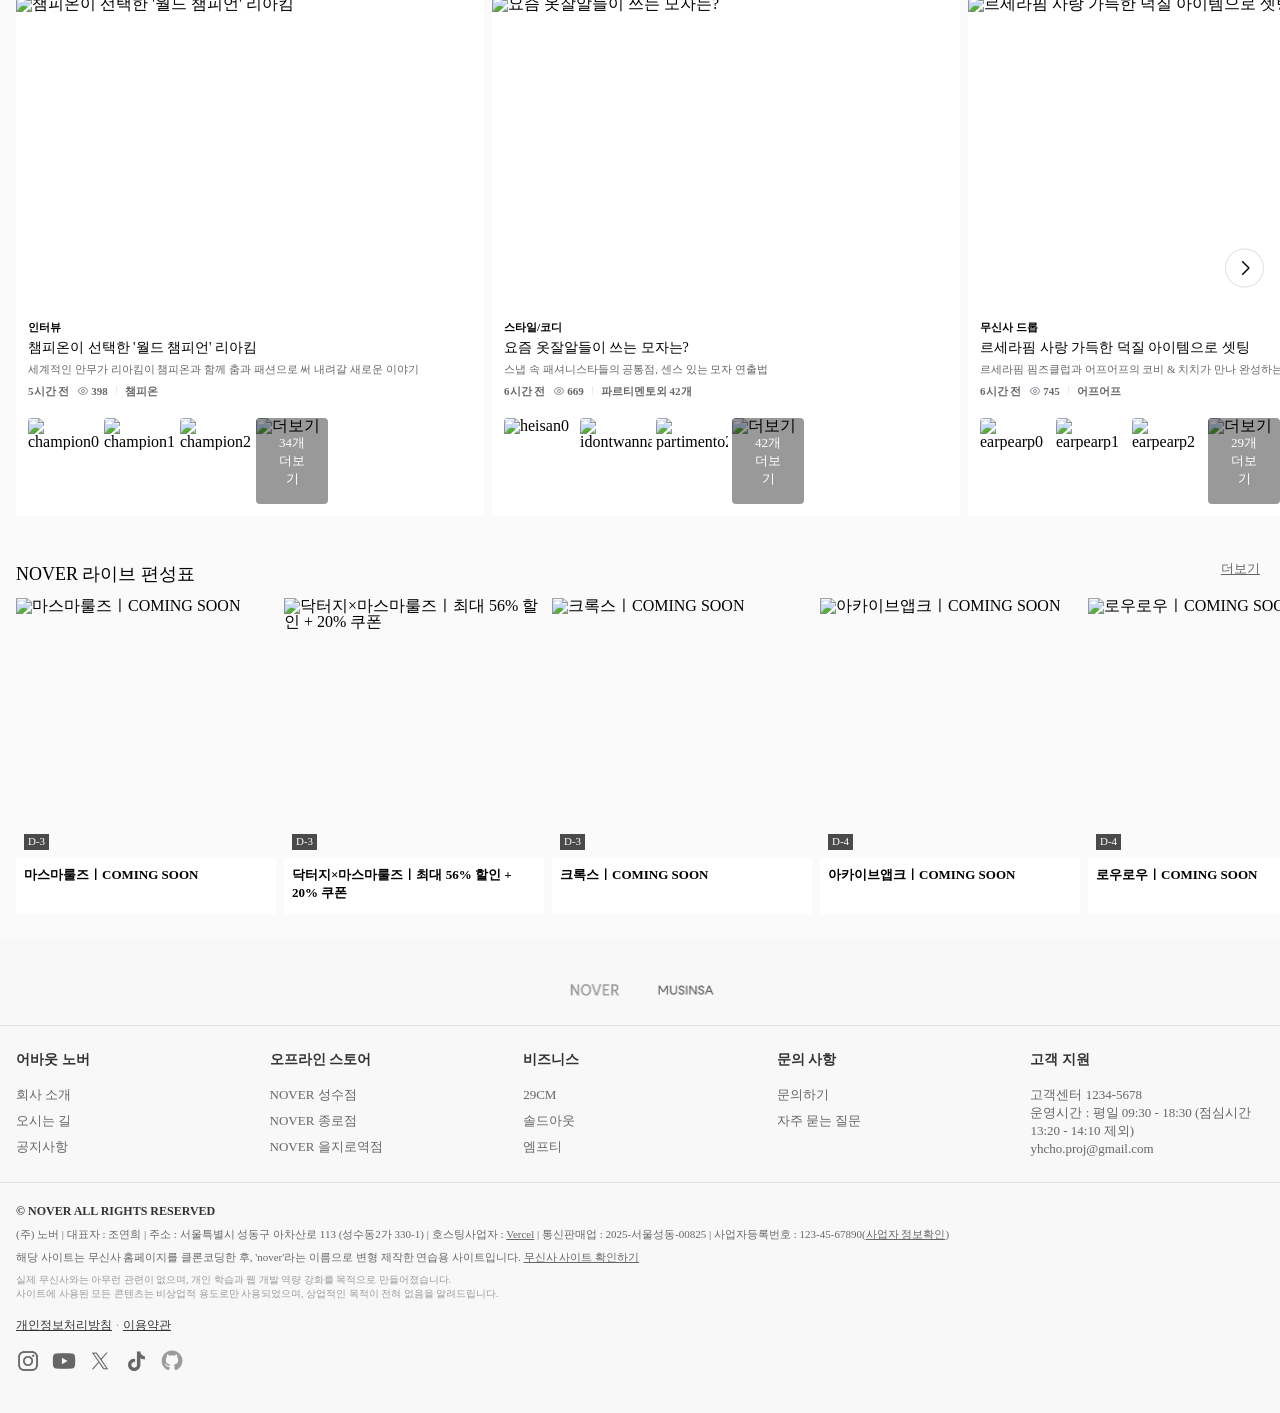
==== commit 229f1071: "[Add]" ====
--- a/index.html
+++ b/index.html
@@ -12,7 +12,7 @@
     <meta property="og:title" content="NOVER" />
     <meta
       property="og:description"
-      content="무신사 클론을 기반으로 제작한 연습용 사이트 ‘NOVER’입니다."
+      content="무신사 클론을 기반으로 제작한 연습용 사이트 'NOVER'입니다."
     />
     <title>NOVER</title>
     <script
@@ -30,11 +30,15 @@
   <body>
     <div class="main-container">
       <div class="main-inner-container">
+        <!-- *** header *** -->
         <div data-include-path="pages/header.html"></div>
 
         <div class="main-inner-bg">
+          <!-- ** banner ** -->
           <div class="main-banner-wrap">
+            <!-- 배너 영역 -->
             <div class="banner-list" id="bannerList"></div>
+            <!-- carousel -->
             <button
               type="button"
               class="carousel-prev"
@@ -47,10 +51,14 @@
             ></button>
           </div>
 
+          <!-- 카테고리(모양) -->
           <div class="category-wrap">
-            <ul class="category-list" id="cateResult"></ul>
+            <ul class="category-list" id="cateResult">
+              <!-- 카테고리 내용 들어 갈 부분 : js에서 확인 가능 -->
+            </ul>
           </div>
 
+          <!-- ** products ** -->
           <div class="products-wrap">
             <div class="list-top-tit">
               <p class="list-title">
@@ -63,13 +71,17 @@
             </div>
             <div class="carouselarea-wrap" id="pdListWrap">
               <div class="product-scroll" id="pdList">
-                <div class="product-list" id="pdResult"></div>
+                <div class="product-list" id="pdResult">
+                  <!-- 상품 내용 들어올 영역 -->
+                </div>
               </div>
+              <!-- carousel -->
               <button type="button" class="carousel-prev" id="pdPrev"></button>
               <button type="button" class="carousel-next" id="pdNext"></button>
             </div>
           </div>
 
+          <!-- ** contents ** -->
           <div class="content-wrap">
             <div class="list-top-tit">
               <p class="list-title">최신 콘텐츠</p>
@@ -79,8 +91,11 @@
             </div>
             <div class="carouselarea-wrap" id="contListWrap">
               <div class="content-scroll" id="contList">
-                <div class="content-list" id="contResult"></div>
+                <div class="content-list" id="contResult">
+                  <!-- 콘텐츠 내용 들어올 영역 -->
+                </div>
               </div>
+              <!-- carousel -->
               <button
                 type="button"
                 class="carousel-prev"
@@ -94,6 +109,7 @@
             </div>
           </div>
 
+          <!-- ** schedule ** -->
           <div class="schedule-wrap">
             <div class="list-top-tit">
               <p class="list-title">NOVER 라이브 편성표</p>
@@ -103,8 +119,11 @@
             </div>
             <div class="carouselarea-wrap" id="scheduleListWrap">
               <div class="schedule-scroll" id="scheduleList">
-                <div class="schedule-list" id="scheduleResult"></div>
+                <div class="schedule-list" id="scheduleResult">
+                  <!-- 편성표 내용 들어올 영역 -->
+                </div>
               </div>
+              <!-- carousel -->
               <button
                 type="button"
                 class="carousel-prev"
@@ -118,6 +137,7 @@
             </div>
           </div>
         </div>
+        <!-- ** footer ** -->
         <div data-include-path="pages/footer.html"></div>
       </div>
 
--- a/css/header.css
+++ b/css/header.css
@@ -1,144 +1,220 @@
-.top-header,
-.middle-header,
-.search-header,
-.segment-header {
-  width: 100%;
-  background-color: #1a1b1f;
-  color: #fff;
-  padding: 0 16px;
-  box-sizing: border-box;
-  z-index: 100; /* 모든 헤더 요소에 z-index 적용 */
-}
-
+/* ---------- 상단 헤더 - 메뉴 + 로그인/회원가입 ---------- */
 .top-header {
-  height: 56px;
-  display: flex;
-  justify-content: space-between;
-  align-items: center;
   position: sticky;
   top: 0;
   left: 0;
-}
-
+  z-index: 999;
+  min-width: 1000px;
+  width: 100%;
+  max-width: 1440px;
+  min-height: 56px;
+  height: 56px;
+  background-color: #1a1b1f; /* NOTE #304391*/
+  display: flex;
+  justify-content: space-between;
+  align-items: center;
+  padding: 0 10px 0 4px;
+}
+/* 메뉴 공통 */
+.top-menu {
+  width: 100%;
+}
+.menu-flex {
+  height: 100%;
+  display: flex;
+  align-items: center;
+}
+.out-menu {
+  width: 100%;
+  height: 100%;
+  display: flex;
+  align-items: center;
+}
+.outbar::before,
+.outbar::after {
+  content: "";
+  display: block;
+  width: 1px;
+  height: 16px;
+  margin: 0 4px;
+  background-color: #fff6;
+}
+.out-menu li {
+  padding: 0 8px;
+}
+.out-menu a,
+.snap-menu a {
+  font-size: 16px;
+  line-height: 22px;
+  font-weight: 500;
+  color: #cdcdce;
+}
+/* 왼쪽 메뉴 */
+.menu-detail-btn {
+  min-width: 28px;
+  width: 28px;
+  height: 28px;
+  background: url(../image/menu.png) no-repeat center / 100%;
+  margin: 0 8px;
+  /* cursor: pointer; */
+}
+.snap-menu {
+  padding: 0 8px;
+  font-size: 16px;
+  line-height: 22px;
+  font-weight: 500;
+  color: #cdcdce;
+}
+/* 오른쪽 메뉴 */
+.right-menu .out-menu li {
+  padding: 0 6px;
+}
+.right-menu .out-menu a {
+  font-size: 14px;
+  line-height: 20px;
+  font-weight: 500;
+}
+/* 로그인/회원가입 버튼 */
+.h-login-btn {
+  display: flex;
+  align-items: center;
+  justify-content: center;
+  min-width: fit-content;
+  height: 24px;
+  /* background-color: #1a1b1f; */
+  background-color: transparent;
+  border: 1px solid #cdcdce; /* NOTE #acbce1 */
+  border-radius: 4px;
+  padding: 3px 6px;
+  margin: 0 4px;
+  font-size: 13px;
+  line-height: 18px;
+  font-weight: 500;
+  text-align: center;
+  color: #cdcdce;
+}
+
+.h-login-btn a {
+  font-size: 13px;
+  line-height: 18px;
+  font-weight: 500;
+  text-align: center;
+  color: #cdcdce;
+}
+
+/* ---------- 중간 헤더 - 로고, 알람버튼 ---------- */
 .middle-header {
-  display: flex;
-  justify-content: center;
-  align-items: center;
+  min-width: 1000px;
+  width: 100%;
+  display: flex;
+  justify-content: space-between;
+  background-color: #1a1b1f;
   padding: 12px 16px;
-}
-
+  z-index: 100;
+}
+.middle-header .logo {
+  height: 27px;
+  cursor: pointer;
+}
+.middle-header .logo img {
+  height: 27px;
+  object-fit: cover;
+}
+.alarm {
+  width: 28px;
+  height: 28px;
+  background: url(../image/alarm.png) no-repeat center/100%;
+}
+
+/* ---------- 검색바 영역 ---------- */
 .search-header {
-  padding-bottom: 12px;
-}
-
+  min-width: 1000px;
+  width: 100%;
+  background-color: #1a1b1f;
+  padding: 0px 16px;
+}
+
+.search-header .searchbar {
+  position: relative;
+  display: flex;
+  align-items: center;
+  width: 100%;
+  height: 36px;
+  background-color: #fff;
+  border-radius: 4px;
+  overflow: hidden;
+  font-size: 14px;
+  line-height: 20px;
+  font-weight: 400;
+  color: #8a8a8a;
+  padding: 0 8px;
+  cursor: pointer;
+}
+
+.search-header .searchbar::after {
+  content: "";
+  width: 20px;
+  height: 20px;
+  background: url(../image/search-icon.png) no-repeat center/100%;
+  position: absolute;
+  top: 50%;
+  right: 8px;
+  transform: translateY(-50%);
+}
+
+/* ---------- 하단 헤더 - 세그먼트 ---------- */
 .segment-header {
   position: sticky;
-  top: 56px;
-  z-index: 99;
-  background-color: #fafafa;
-  border-bottom: 1px solid #eee;
-}
-
-.menu-flex {
-  display: flex;
-  align-items: center;
-  gap: 16px;
-}
-
-.out-menu {
-  display: flex;
-  gap: 16px;
+  top: 55px;
+  left: 0;
+  z-index: 998;
+  min-width: 1000px;
+  height: 48px;
+  background-color: #1a1b1f;
+  padding: 6px 12px;
+}
+.segment-header .segment-wrap {
+  display: flex;
+  align-items: center;
+  gap: 6px;
+  height: 100%;
+}
+.segment-header .segment-wrap .segment-item {
+  position: relative;
+}
+/* 선택된 값 하단 표시 */
+
+.segment-header .segment-wrap .segment-item.active a {
+  color: #fff;
+}
+.segment-header .segment-wrap .segment-item.active::before {
+  content: "";
+  width: 100%;
+  height: 2px;
+  position: absolute;
+  top: calc(100% + 12px);
+  left: 0px;
+  background-color: #fff;
+}
+
+/* 새로운 내용 업데이트 시 표시되는 뱃지 */
+.segment-header .segment-wrap .segment-item.newbadge::after {
+  content: "";
+  position: absolute;
+  top: 0px;
+  right: 0px;
+  display: block;
+  width: 4px;
+  height: 4px;
+  border-radius: 4px;
+  background-color: #245eff; /* NOTE #ff2438 */
+}
+.segment-header .segment-wrap .segment-item a {
   font-size: 14px;
-  font-weight: 500;
-  list-style: none;
-  padding: 0;
-  margin: 0;
-}
-
-.out-menu a {
-  color: #fff;
-  text-decoration: none;
-}
-
-.snap-menu {
-  font-size: 14px;
-  font-weight: bold;
-  color: #cdcdce;
-}
-
-.h-login-btn {
-  font-size: 13px;
-  color: #fff;
-  background: none;
-  border: 1px solid #cdcdce;
-  border-radius: 4px;
-  padding: 3px 8px;
-  cursor: pointer;
-  white-space: nowrap;
-}
-.h-login-btn a {
-  color: #fff;
-  text-decoration: none;
-}
-
-.logo a {
-  display: block;
-}
-.logo img {
-  width: 100px;
-  height: auto;
-  display: block;
-}
-
-.searchbar {
-  width: 100%;
-  height: 40px;
-  background-color: #333;
-  border-radius: 8px;
-  display: flex;
-  align-items: center;
-  padding: 0 16px;
-  font-size: 14px;
-  color: #888;
-  cursor: pointer;
-}
-
-.segment-wrap {
-  display: flex;
-  justify-content: space-around;
-  align-items: center;
-  width: 100%;
-  max-width: 1280px;
-  margin: 0 auto;
-  height: 48px;
-  list-style: none;
-  padding: 0;
-}
-
-.segment-item a {
-  display: flex;
-  align-items: center;
-  height: 100%;
-  padding: 0 8px;
-  font-size: 15px;
-  color: #666;
-  font-weight: 500;
-  text-decoration: none;
-}
-
-.segment-item.active a {
-  color: #000;
-  font-weight: 700;
-  border-bottom: 2px solid #000;
-}
-
-.menu-detail-btn {
-  display: none;
-  width: 24px;
-  height: 24px;
-  background: url(../image/menu.png) no-repeat center/contain;
-  cursor: pointer;
-  border: none;
+  line-height: 20px;
+  font-weight: 400;
+  color: #909092;
+  padding: 8px 4px;
 }
 
 .mobile-dropdown {
